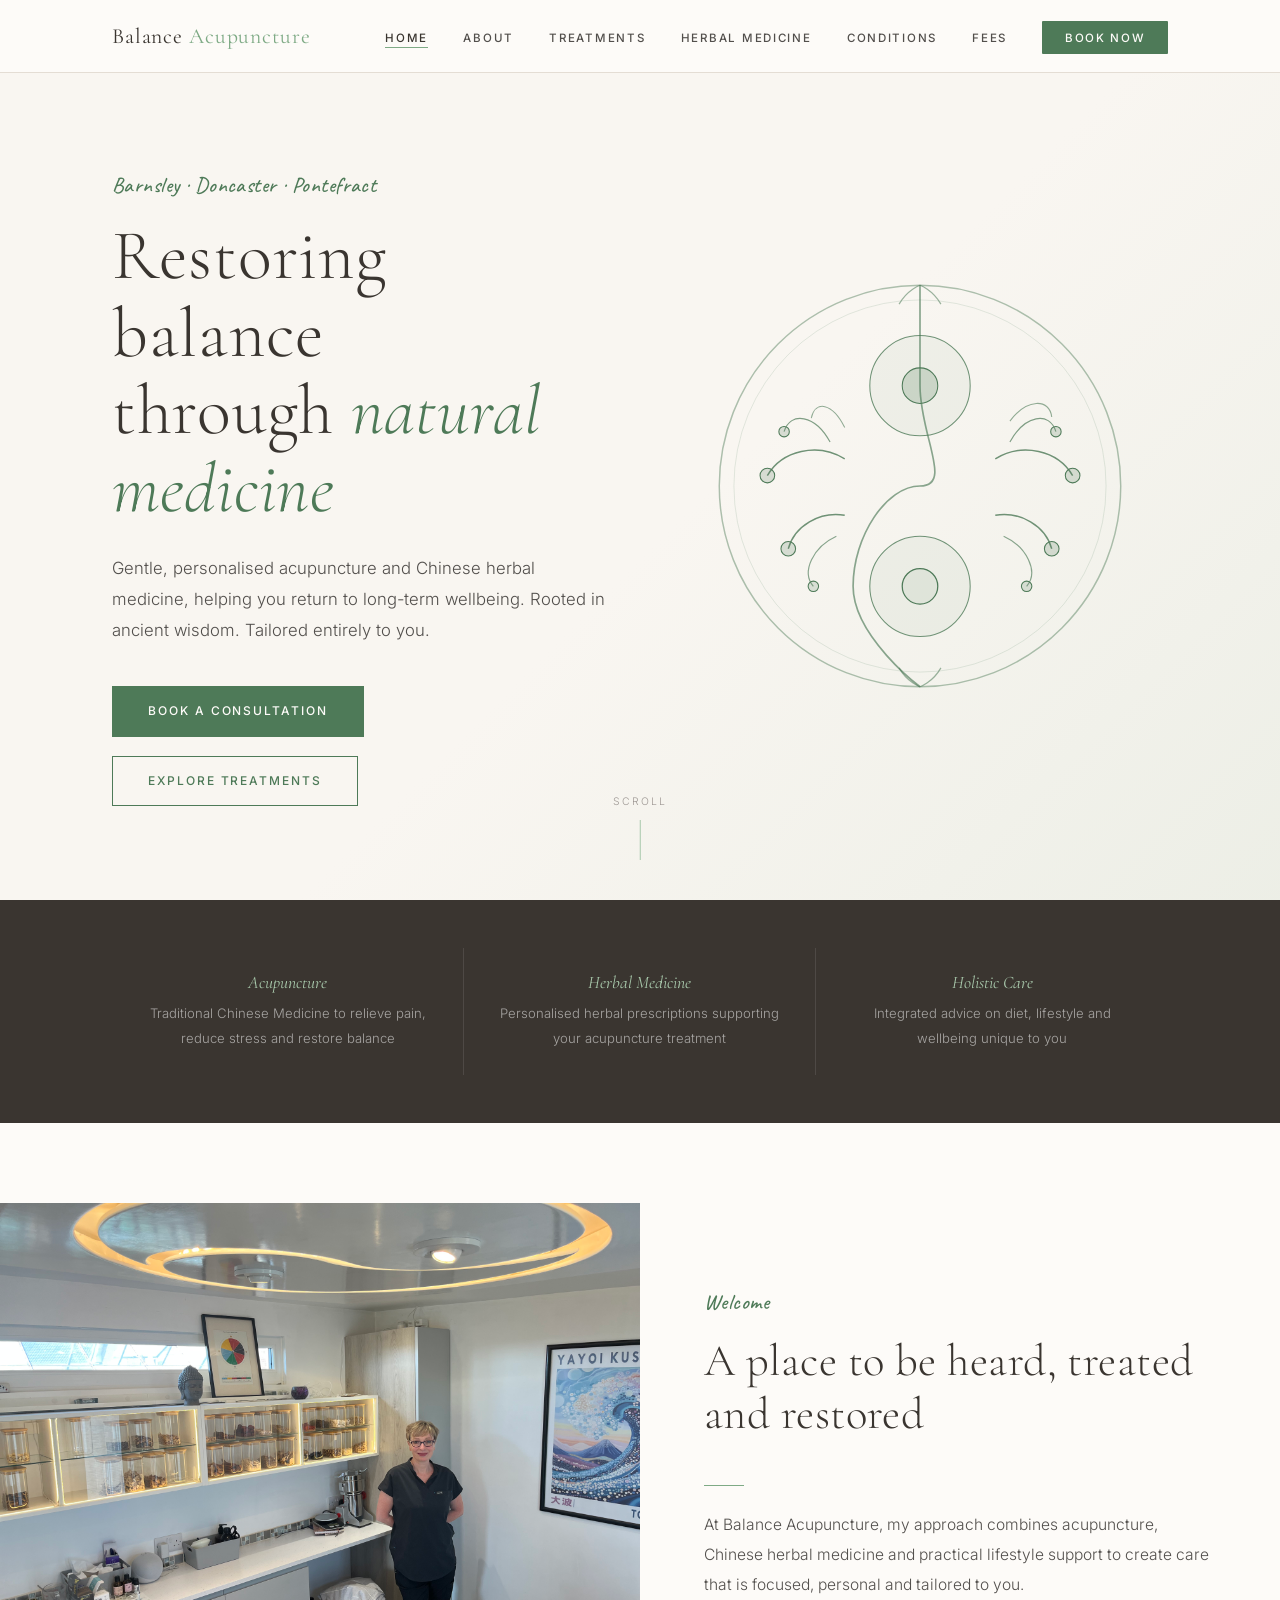
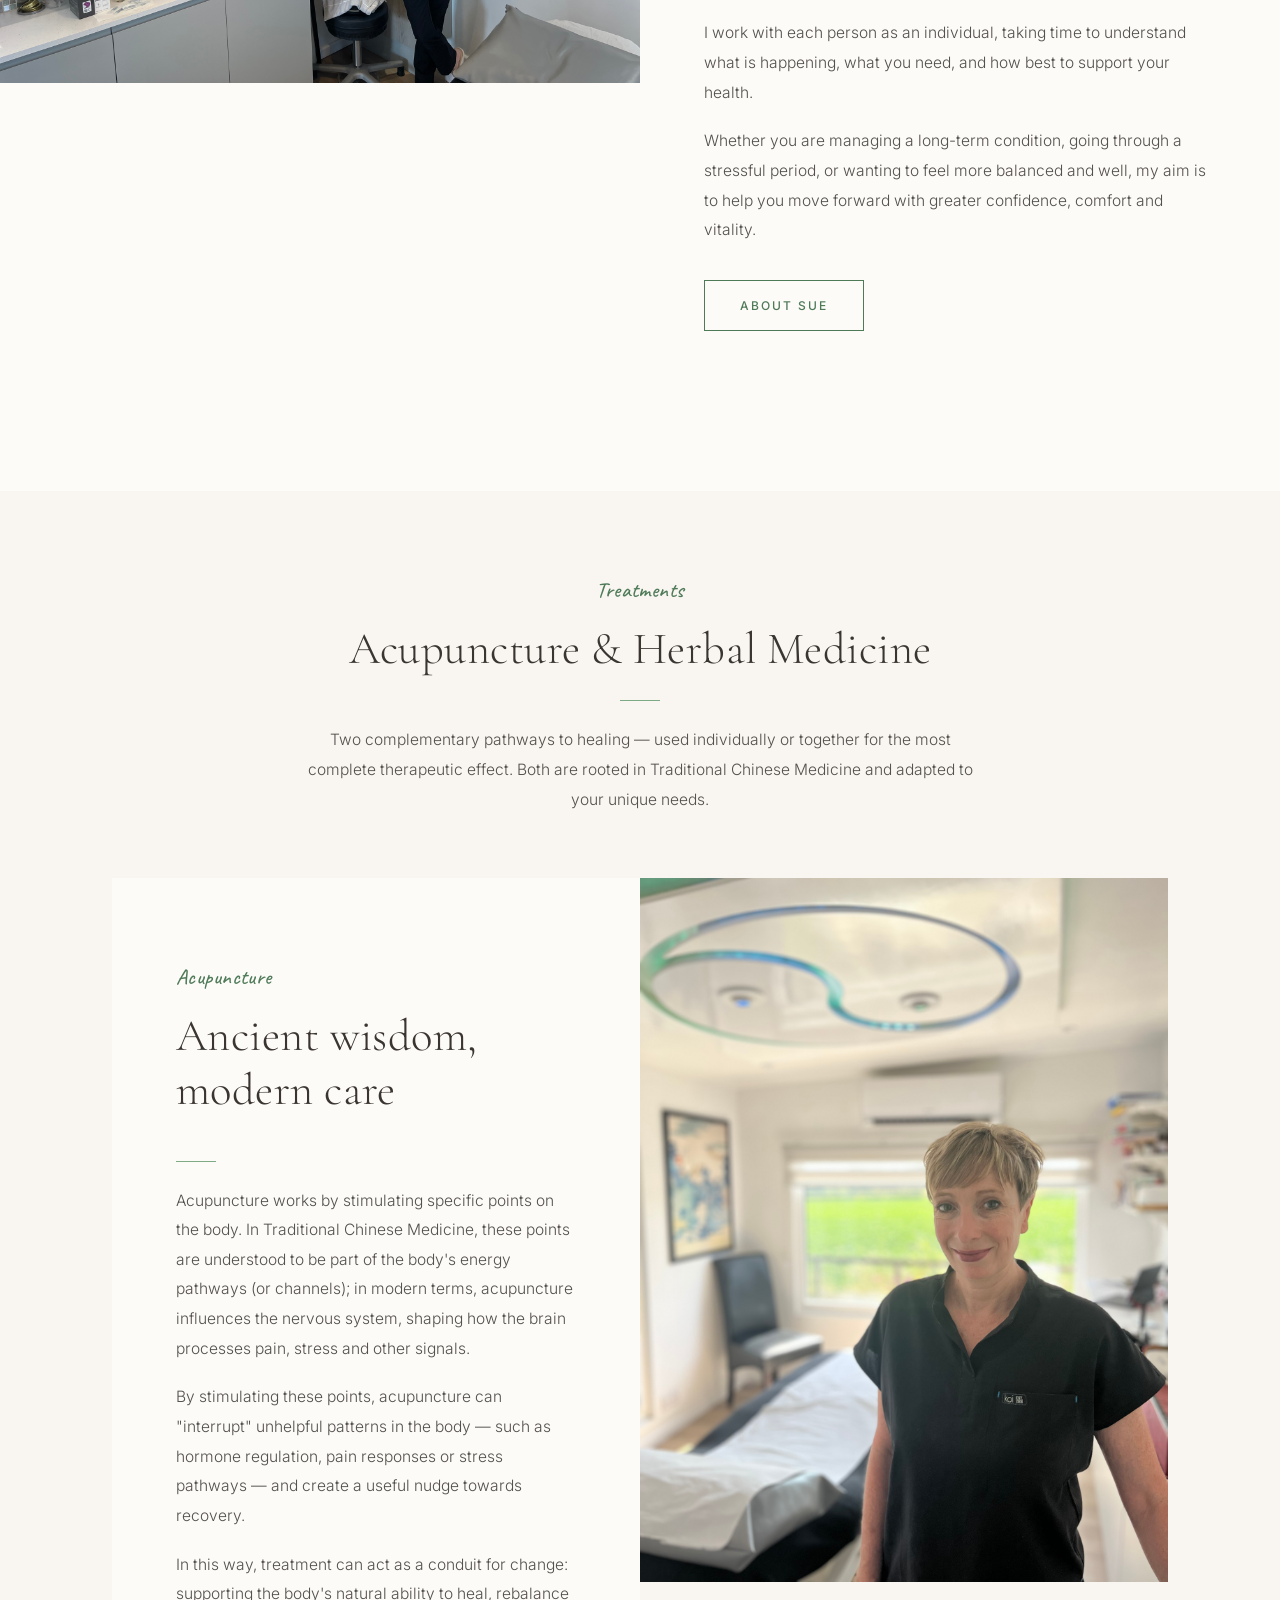
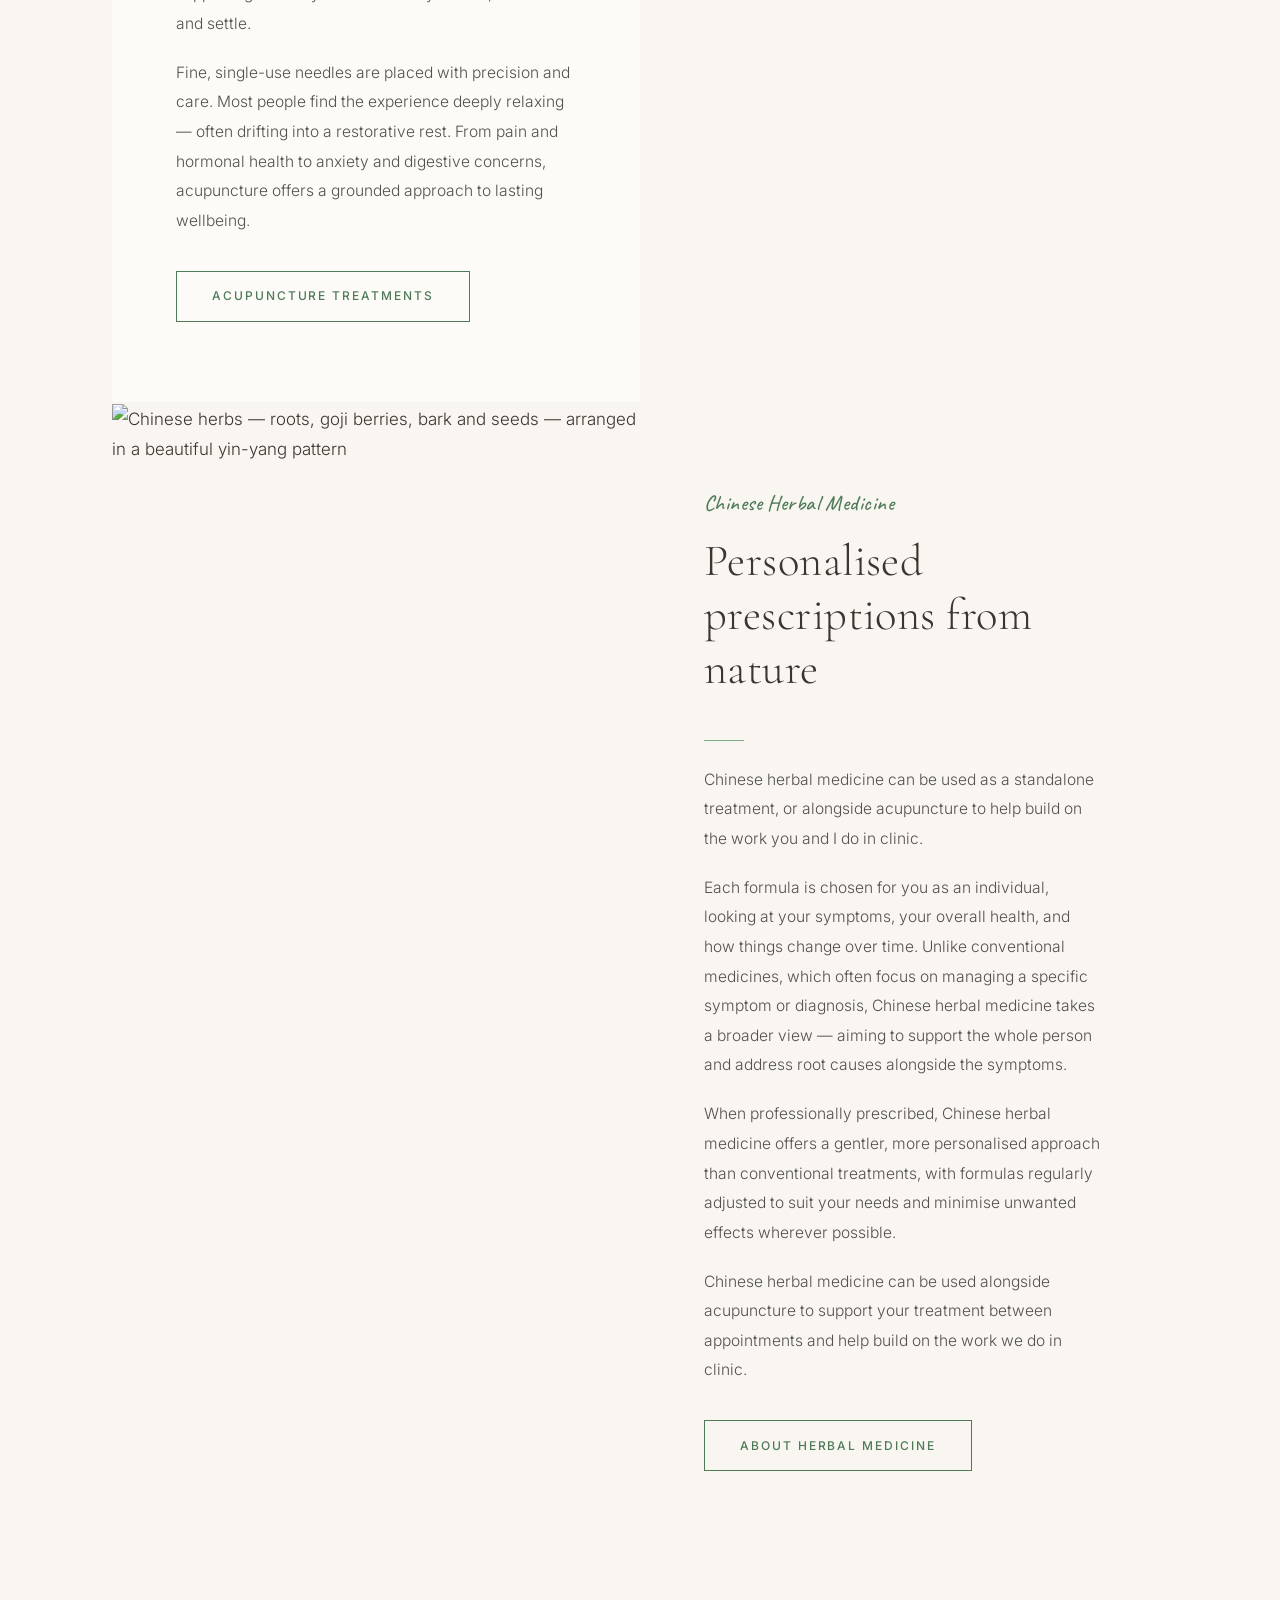
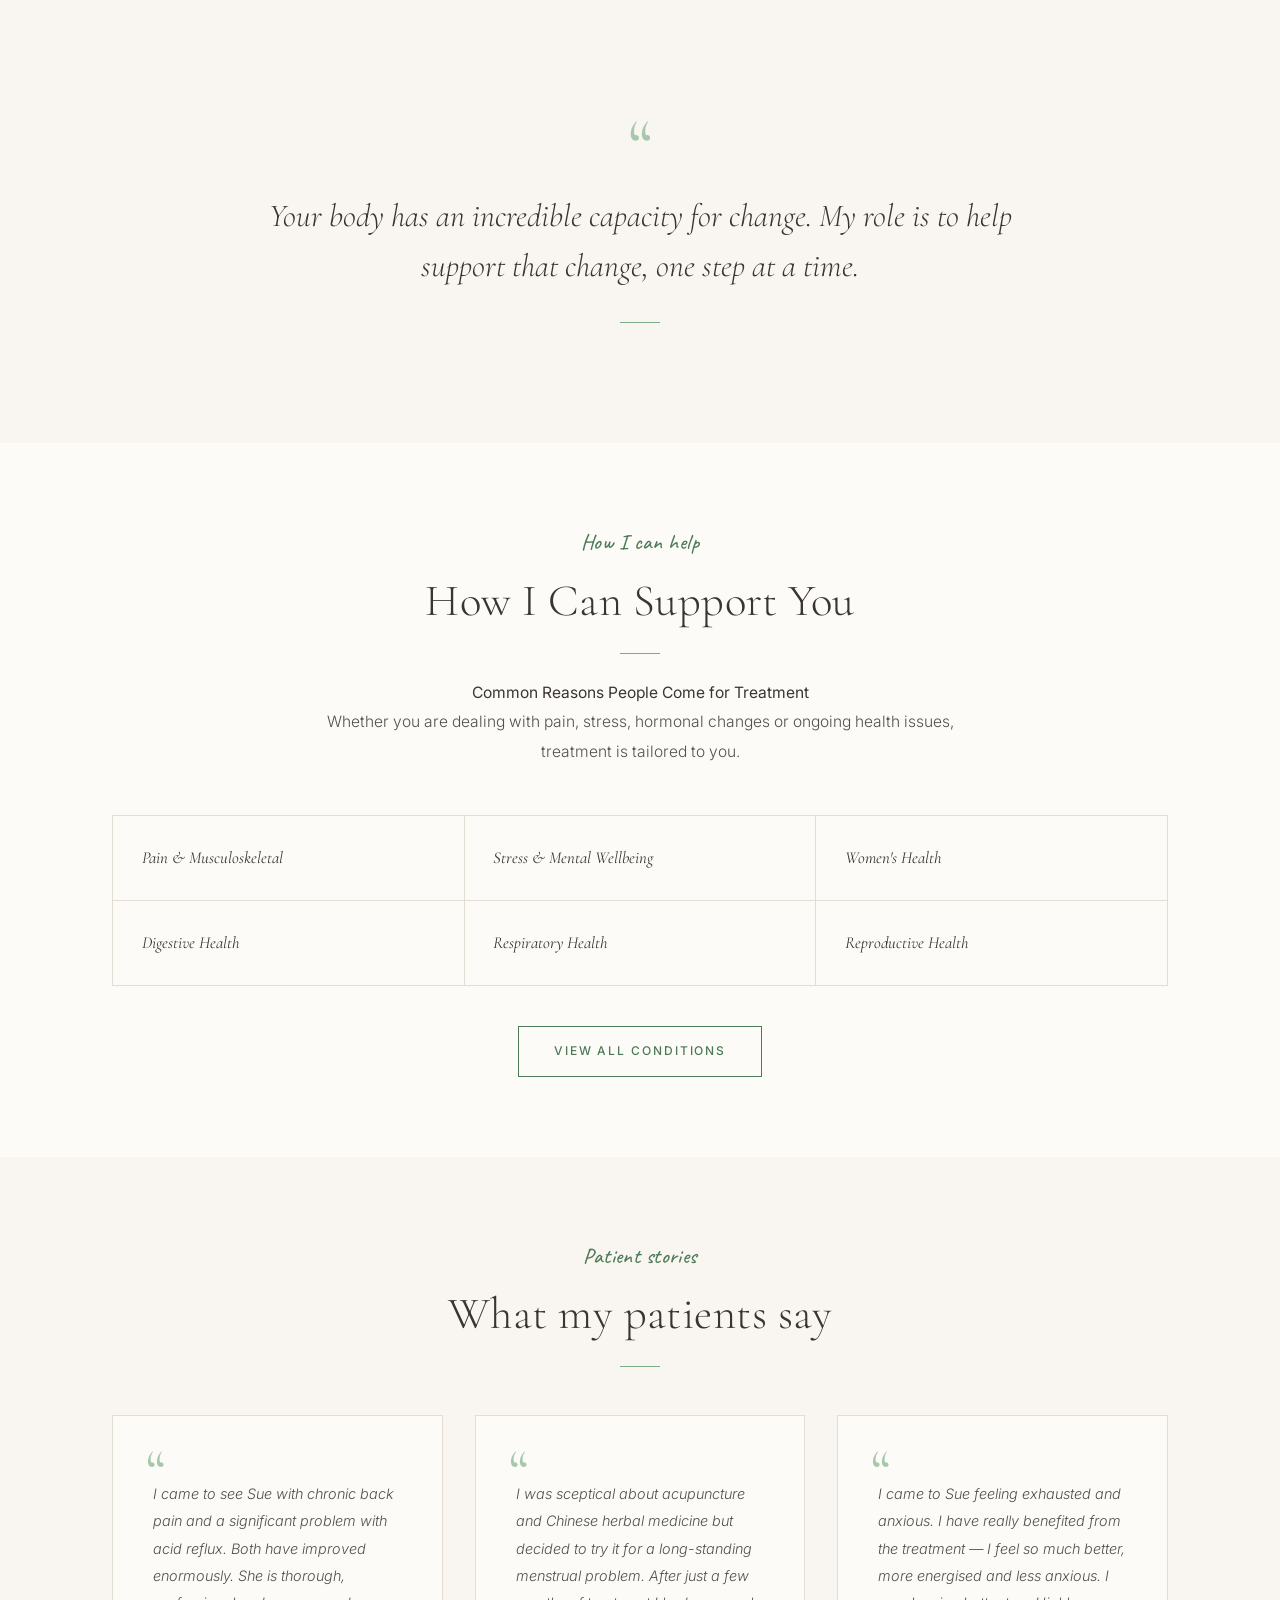
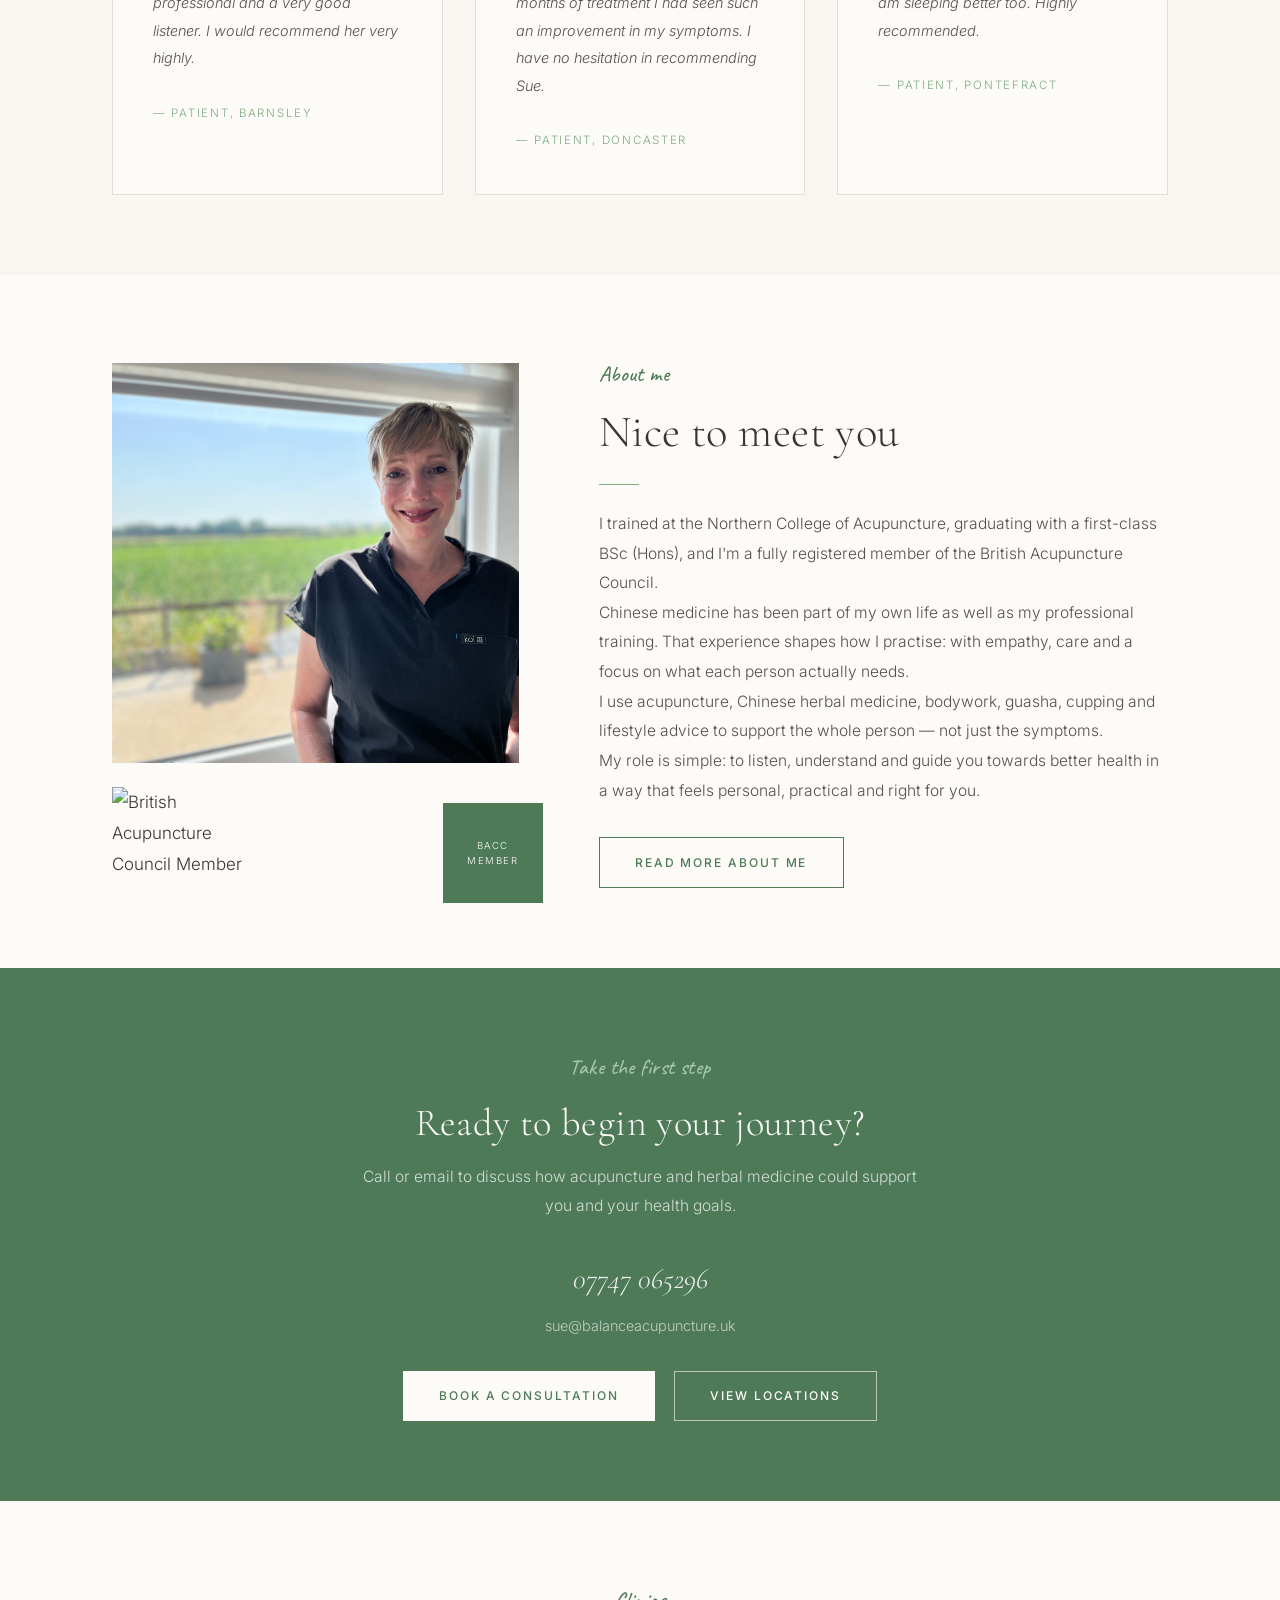
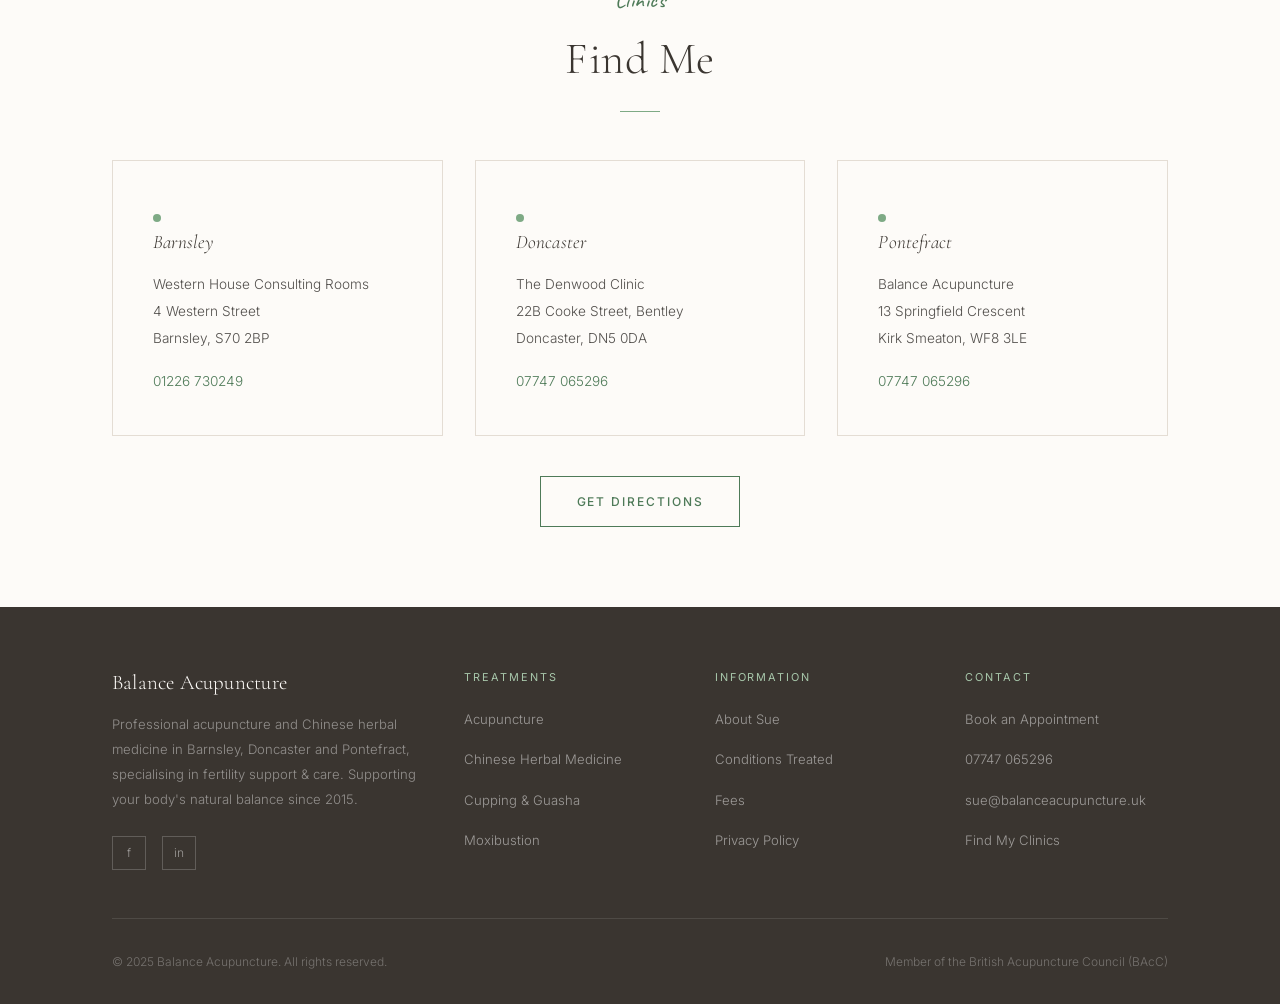
==== index.html @ b0d6e3b0 "Visual editor: update index.html" ====
<!DOCTYPE html>
<html lang="en">
<head>
  <meta charset="UTF-8" >
  <meta name="viewport" content="width=device-width, initial-scale=1.0" >
  <title>Balance Acupuncture | Acupuncture & Herbal Medicine in Yorkshire</title>
  <meta name="description" content="Balance Acupuncture offers professional acupuncture and Chinese herbal medicine in Barnsley, Doncaster and Pontefract. Personalised, holistic care for long-term wellbeing." >
  <link rel="preconnect" href="https://fonts.googleapis.com" >
  <link rel="preconnect" href="https://fonts.gstatic.com" crossorigin >
  <link href="https://fonts.googleapis.com/css2?family=Cormorant+Garamond:ital,wght@0,300;0,400;0,500;1,300;1,400&family=Inter:wght@300;400;500&family=Caveat:wght@400;500;600&display=swap" rel="stylesheet" >
  <style>
    /* ── Design Tokens ── */
    :root {
      --cream:      #f9f6f1;
      --warm-white: #fdfbf8;
      --sage:       #7eaa85;
      --sage-light: #a8c8ab;
      --sage-dark:  #4e7a58;
      --stone:      #c9bfae;
      --charcoal:   #3a3530;
      --mid-grey:   #524f4c;
      --light-grey: #9e9894;
      --border:     #e4ddd4;
      --font-serif: 'Cormorant Garamond', Georgia, serif;
      --font-sans:  'Inter', system-ui, sans-serif;
      --font-hand:  'Caveat', cursive;
    }

    /* ── Reset & Base ── */
    *, *::before, *::after { box-sizing: border-box; margin: 0; padding: 0; }
    html { scroll-behavior: smooth; }
    body {
      font-family: var(--font-sans);
      font-weight: 300;
      font-size: 17px;
      line-height: 1.8;
      color: var(--charcoal);
      background: var(--warm-white);
    }
    img { max-width: 100%; display: block; }
    a { color: inherit; text-decoration: none; }

    /* ── Typography ── */
    h1, h2, h3, h4 {
      font-family: var(--font-serif);
      font-weight: 300;
      letter-spacing: 0.01em;
      line-height: 1.2;
      color: var(--charcoal);
    }
    h1 { font-size: clamp(2.4rem, 5vw, 4rem); }
    h2 { font-size: clamp(1.9rem, 3.5vw, 2.8rem); }
    h3 { font-size: clamp(1.4rem, 2.5vw, 1.9rem); }
    h4 { font-size: 1.1rem; font-weight: 400; letter-spacing: 0.12em; text-transform: uppercase; }
    p  { color: var(--mid-grey); font-size: 0.975rem; line-height: 1.9; }

    /* ── Layout Utilities ── */
    .container { max-width: 1120px; margin: 0 auto; padding: 0 2rem; }
    .section { padding: 5rem 0; }
    .section--alt { background: var(--cream); }
    .text-center { text-align: center; }

    .eyebrow {
      font-family: var(--font-hand);
      font-size: 1.35rem;
      font-weight: 500;
      letter-spacing: 0.02em;
      color: var(--sage-dark);
      display: block;
      margin-bottom: 0.8rem;
    }
    .divider {
      width: 40px;
      height: 1px;
      background: var(--sage);
      margin: 1.5rem auto;
    }
    .divider--left { margin-left: 0; }

    /* ── Buttons ── */
    .btn {
      display: inline-block;
      padding: 0.85rem 2.2rem;
      font-family: var(--font-sans);
      font-size: 0.75rem;
      font-weight: 500;
      letter-spacing: 0.16em;
      text-transform: uppercase;
      border: 1px solid currentColor;
      transition: all 0.3s ease;
      cursor: pointer;
    }
    .btn--sage { color: var(--sage-dark); border-color: var(--sage-dark); background: transparent; }
    .btn--sage:hover { background: var(--sage-dark); color: var(--warm-white); }
    .btn--outline-white { color: var(--warm-white); border-color: rgba(255,255,255,0.6); }
    .btn--outline-white:hover { background: rgba(255,255,255,0.15); }
    .btn--filled { background: var(--sage-dark); color: var(--warm-white); border-color: var(--sage-dark); }
    .btn--filled:hover { background: var(--sage); border-color: var(--sage); }

    /* ── Navigation ── */
    .site-header {
      position: fixed;
      top: 0; left: 0; right: 0;
      z-index: 100;
      background: rgba(253,251,248,0.96);
      backdrop-filter: blur(8px);
      border-bottom: 1px solid var(--border);
      transition: box-shadow 0.3s;
    }
    .site-header.scrolled { box-shadow: 0 2px 20px rgba(58,53,48,0.08); }
    .nav-inner {
      display: flex;
      align-items: center;
      justify-content: space-between;
      height: 72px;
      max-width: 1120px;
      margin: 0 auto;
      padding: 0 2rem;
    }
    .nav-logo {
      font-family: var(--font-serif);
      font-size: 1.35rem;
      font-weight: 400;
      letter-spacing: 0.04em;
      color: var(--charcoal);
    }
    .nav-logo span { color: var(--sage); }
    .nav-links {
      display: flex;
      align-items: center;
      gap: 2.2rem;
      list-style: none;
    }
    .nav-links a {
      font-size: 0.72rem;
      font-weight: 500;
      letter-spacing: 0.15em;
      text-transform: uppercase;
      color: var(--mid-grey);
      transition: color 0.2s;
      position: relative;
    }
    .nav-links a::after {
      content: '';
      position: absolute;
      bottom: -3px; left: 0; right: 0;
      height: 1px;
      background: var(--sage);
      transform: scaleX(0);
      transition: transform 0.25s ease;
    }
    .nav-links a:hover { color: var(--charcoal); }
    .nav-links a:hover::after, .nav-links a.active::after { transform: scaleX(1); }
    .nav-links a.active { color: var(--charcoal); }
    .nav-cta {
      font-size: 0.72rem;
      font-weight: 500;
      letter-spacing: 0.15em;
      text-transform: uppercase;
      padding: 0.6rem 1.4rem;
      background: var(--sage-dark);
      color: var(--warm-white) !important;
      border-radius: 1px;
      transition: background 0.2s;
    }
    .nav-cta:hover { background: var(--sage) !important; }
    .nav-cta::after { display: none !important; }
    .nav-toggle {
      display: none;
      flex-direction: column;
      gap: 5px;
      cursor: pointer;
      background: none;
      border: none;
      padding: 4px;
    }
    .nav-toggle span {
      display: block;
      width: 22px;
      height: 1px;
      background: var(--charcoal);
      transition: all 0.3s;
    }

    /* ── Hero ── */
    .hero {
      min-height: 100vh;
      display: flex;
      align-items: center;
      position: relative;
      overflow: hidden;
      background: var(--cream);
      padding-top: 72px;
    }
    .hero-bg {
      position: absolute;
      inset: 0;
      background: linear-gradient(135deg, rgba(249,246,241,0.98) 0%, rgba(249,246,241,0.90) 55%, rgba(126,170,133,0.10) 100%);
    }
    .hero-inner {
      position: relative;
      z-index: 2;
      display: grid;
      grid-template-columns: 1fr 1fr;
      align-items: center;
      gap: 4rem;
      width: 100%;
    }
    .hero-content .eyebrow { color: var(--sage-dark); }
    .hero-content h1 {
      font-size: clamp(2.8rem, 5.5vw, 4.6rem);
      line-height: 1.1;
      margin-bottom: 1.6rem;
      font-weight: 300;
    }
    .hero-content h1 em { font-style: italic; color: var(--sage-dark); }
    .hero-content p {
      font-size: 1.05rem;
      line-height: 1.85;
      margin-bottom: 2.5rem;
      max-width: 520px;
      color: var(--mid-grey);
    }
    .hero-actions { display: flex; gap: 1.2rem; flex-wrap: wrap; align-items: center; }
    .hero-illustration {
      display: flex;
      align-items: center;
      justify-content: center;
      padding: 2rem 0;
    }
    .hero-illustration svg { width: 100%; max-width: 460px; }
    .hero-scroll {
      position: absolute;
      bottom: 2.5rem;
      left: 50%;
      transform: translateX(-50%);
      display: flex;
      flex-direction: column;
      align-items: center;
      gap: 0.5rem;
      font-size: 0.65rem;
      letter-spacing: 0.2em;
      text-transform: uppercase;
      color: var(--light-grey);
    }
    .hero-scroll::after {
      content: '';
      width: 1px;
      height: 40px;
      background: var(--sage-light);
      animation: scrollLine 2s ease-in-out infinite;
    }
    @keyframes scrollLine {
      0%,100% { opacity: 0.3; transform: scaleY(1); }
      50% { opacity: 1; transform: scaleY(1.3); }
    }

    /* ── Services intro strip ── */
    .services-strip { background: var(--charcoal); padding: 3rem 0; }
    .services-strip-grid {
      display: grid;
      grid-template-columns: repeat(3, 1fr);
      text-align: center;
    }
    .services-strip-item {
      padding: 1.5rem 2rem;
      border-right: 1px solid rgba(255,255,255,0.1);
    }
    .services-strip-item:last-child { border-right: none; }
    .services-strip-item h4 {
      color: var(--sage-light);
      font-family: var(--font-serif);
      font-size: 1.1rem;
      letter-spacing: 0;
      text-transform: none;
      font-weight: 400;
      font-style: italic;
      margin-bottom: 0.5rem;
    }
    .services-strip-item p { color: rgba(255,255,255,0.55); font-size: 0.82rem; }

    /* ── Two-col image/text ── */
    .split-section {
      display: grid;
      grid-template-columns: 1fr 1fr;
      align-items: stretch;
    }
    .split-section--reverse { direction: rtl; }
    .split-section--reverse > * { direction: ltr; }
    .split-image {
      position: relative;
      overflow: hidden;
      min-height: 480px;
    }
    .split-image--placeholder  { background: linear-gradient(160deg, var(--sage-light) 0%, var(--stone) 100%); }
    .split-image--placeholder-2 { background: linear-gradient(160deg, #d4c9b8 0%, #b8c9b9 100%); }
    .split-image--placeholder-3 { background: linear-gradient(160deg, #c2b89f 0%, var(--sage-light) 100%); }
    .botanical-inner {
      position: absolute;
      inset: 0;
      display: flex;
      align-items: center;
      justify-content: center;
      opacity: 0.2;
    }
    .split-text {
      padding: 5rem 4rem;
      display: flex;
      flex-direction: column;
      justify-content: center;
    }
    .split-text h2 { margin-bottom: 1.2rem; }
    .split-text p  { margin-bottom: 1.2rem; }
    .split-text .btn { margin-top: 1rem; align-self: flex-start; }

    /* ── Conditions grid ── */
    .conditions-grid {
      display: grid;
      grid-template-columns: repeat(3, 1fr);
      gap: 1px;
      background: var(--border);
      border: 1px solid var(--border);
    }
    .condition-card {
      background: var(--warm-white);
      padding: 2rem 1.8rem;
      transition: background 0.2s;
    }
    .condition-card:hover { background: var(--cream); }
    .condition-card h4 {
      font-family: var(--font-serif);
      font-size: 1.05rem;
      font-weight: 400;
      letter-spacing: 0;
      text-transform: none;
      color: var(--charcoal);
      font-style: italic;
      margin-bottom: 0;
    }

    /* ── Quote ── */
    .quote-section {
      padding: 6rem 0;
      text-align: center;
      background: var(--cream);
    }
    .quote-mark {
      font-family: var(--font-serif);
      font-size: 5rem;
      line-height: 0.5;
      color: var(--sage-light);
      display: block;
      margin-bottom: 1.5rem;
    }
    blockquote {
      font-family: var(--font-serif);
      font-size: clamp(1.4rem, 2.5vw, 2rem);
      font-weight: 300;
      font-style: italic;
      color: var(--charcoal);
      max-width: 760px;
      margin: 0 auto;
      line-height: 1.55;
    }

    /* ── Testimonials ── */
    .testimonials-grid { display: grid; grid-template-columns: repeat(3, 1fr); gap: 2rem; }
    .testimonial-card {
      padding: 2.5rem;
      border: 1px solid var(--border);
      background: var(--warm-white);
      position: relative;
    }
    .testimonial-card::before {
      content: '\201C';
      font-family: var(--font-serif);
      font-size: 4rem;
      line-height: 1;
      color: var(--sage-light);
      position: absolute;
      top: 1.5rem;
      left: 2rem;
    }
    .testimonial-card p {
      padding-top: 1.5rem;
      font-style: italic;
      font-size: 0.9rem;
      margin-bottom: 1.5rem;
    }
    .testimonial-name {
      font-size: 0.72rem;
      letter-spacing: 0.15em;
      text-transform: uppercase;
      color: var(--sage);
    }

    /* ── About intro ── */
    .about-intro {
      display: grid;
      grid-template-columns: 1fr 1.4fr;
      gap: 5rem;
      align-items: center;
    }
    .about-portrait { position: relative; }
    .about-portrait-badge {
      position: absolute;
      bottom: -1.5rem;
      right: -1.5rem;
      width: 100px;
      height: 100px;
      background: var(--sage-dark);
      display: flex;
      flex-direction: column;
      align-items: center;
      justify-content: center;
      color: var(--warm-white);
      font-size: 0.6rem;
      letter-spacing: 0.15em;
      text-transform: uppercase;
      text-align: center;
      line-height: 1.6;
    }
    .bacc-logo { margin-top: 1.5rem; max-width: 140px; }

    /* ── CTA Banner ── */
    .cta-banner {
      background: var(--sage-dark);
      padding: 5rem 0;
      text-align: center;
    }
    .cta-banner .eyebrow { color: var(--sage-light); }
    .cta-banner h2 { color: var(--warm-white); margin-bottom: 1rem; font-size: clamp(1.8rem, 3vw, 2.6rem); }
    .cta-banner p { color: rgba(255,255,255,0.75); margin-bottom: 2rem; max-width: 560px; margin-left: auto; margin-right: auto; }
    .cta-banner-actions { display: flex; gap: 1.2rem; justify-content: center; flex-wrap: wrap; }
    .cta-tel {
      font-family: var(--font-serif);
      font-size: 1.8rem;
      font-style: italic;
      color: rgba(255,255,255,0.9);
      display: block;
      margin-bottom: 0.5rem;
    }
    .cta-email {
      font-size: 0.9rem;
      color: rgba(255,255,255,0.65);
      display: block;
      margin-bottom: 2rem;
      transition: color 0.2s;
    }
    .cta-email:hover { color: var(--sage-light); }

    /* ── Locations ── */
    .locations-grid { display: grid; grid-template-columns: repeat(3, 1fr); gap: 2rem; }
    .location-card { padding: 2.5rem; border: 1px solid var(--border); }
    .location-card h3 { font-size: 1.2rem; margin-bottom: 1rem; font-style: italic; }
    .location-card p, .location-card a {
      font-size: 0.85rem;
      line-height: 2;
      color: var(--mid-grey);
    }
    .location-card a:hover { color: var(--sage-dark); }
    .location-dot {
      width: 8px; height: 8px;
      border-radius: 50%;
      background: var(--sage);
      display: inline-block;
      margin-right: 0.5rem;
    }

    /* ── Footer ── */
    .site-footer { background: var(--charcoal); padding: 4rem 0 2rem; }
    .footer-grid {
      display: grid;
      grid-template-columns: 1.5fr 1fr 1fr 1fr;
      gap: 3rem;
      margin-bottom: 3rem;
    }
    .footer-brand h3 {
      font-family: var(--font-serif);
      font-size: 1.3rem;
      color: var(--warm-white);
      margin-bottom: 1rem;
      font-weight: 300;
    }
    .footer-brand p { color: rgba(255,255,255,0.45); font-size: 0.82rem; }
    .footer-col h4 {
      font-size: 0.68rem;
      letter-spacing: 0.18em;
      text-transform: uppercase;
      color: var(--sage-light);
      margin-bottom: 1.2rem;
      font-family: var(--font-sans);
    }
    .footer-col ul { list-style: none; }
    .footer-col ul li { margin-bottom: 0.6rem; }
    .footer-col ul li a { color: rgba(255,255,255,0.5); font-size: 0.82rem; transition: color 0.2s; }
    .footer-col ul li a:hover { color: var(--sage-light); }
    .footer-bottom {
      border-top: 1px solid rgba(255,255,255,0.1);
      padding-top: 2rem;
      display: flex;
      justify-content: space-between;
      align-items: center;
      font-size: 0.75rem;
      color: rgba(255,255,255,0.3);
    }
    .footer-social { display: flex; gap: 1rem; }
    .footer-social a {
      width: 34px; height: 34px;
      border: 1px solid rgba(255,255,255,0.2);
      display: flex; align-items: center; justify-content: center;
      color: rgba(255,255,255,0.5);
      font-size: 0.75rem;
      transition: all 0.2s;
    }
    .footer-social a:hover { border-color: var(--sage-light); color: var(--sage-light); }

    /* ── Responsive ── */
    @media (max-width: 900px) {
      .hero-inner { grid-template-columns: 1fr; }
      .hero-illustration { display: none; }
      .split-section { grid-template-columns: 1fr; }
      .split-section--reverse { direction: ltr; }
      .split-image { min-height: 320px; }
      .split-text { padding: 3.5rem 2rem; }
      .about-intro { grid-template-columns: 1fr; gap: 2rem; }
      .testimonials-grid { grid-template-columns: 1fr; }
      .conditions-grid { grid-template-columns: repeat(2,1fr); }
      .services-strip-grid { grid-template-columns: 1fr; }
      .services-strip-item { border-right: none; border-bottom: 1px solid rgba(255,255,255,0.1); }
      .locations-grid { grid-template-columns: 1fr; }
      .footer-grid { grid-template-columns: 1fr 1fr; gap: 2rem; }
      .nav-links { display: none; }
      .nav-toggle { display: flex; }
      .nav-links.open {
        display: flex;
        flex-direction: column;
        position: fixed;
        top: 72px; left: 0; right: 0;
        background: var(--warm-white);
        padding: 2rem;
        gap: 1.4rem;
        border-bottom: 1px solid var(--border);
        z-index: 99;
      }
    }
    @media (max-width: 600px) {
      .conditions-grid { grid-template-columns: 1fr; }
      .footer-grid { grid-template-columns: 1fr; }
      .footer-bottom { flex-direction: column; gap: 1rem; text-align: center; }
      h1 { font-size: 2.4rem; }
    }
  </style>
<style id="cms-overrides">
/*cms-overrides:v1 {"v":1,"overrides":{"c3-0-1-5":{"desktop":{"font-size":"15.6px"}},"c4-0-1-0-0":{"desktop":{"border-radius":"0px","filter.blur":"0px","border-width":"2px"}},"c0-0-2-1":{"mobile":{"font-size":"8px","padding-top":"0px"}}},"googleFonts":[]}*/
[data-cms-id="c3-0-1-5"]{font-size:15.6px !important}
[data-cms-id="c4-0-1-0-0"]{border-radius:0px !important;border-width:2px !important;filter:blur(0px) !important}
@media (max-width:640px){
[data-cms-id="c0-0-2-1"]{font-size:8px !important;padding-top:0px !important}
}
</style></head>
<body>

<!-- ── Navigation ── -->
<header class="site-header" id="site-header">
  <nav class="nav-inner">
    <a href="index.html" class="nav-logo">Balance <span>Acupuncture</span></a>
    <ul class="nav-links" id="nav-links">
      <li><a href="index.html" class="active">Home</a></li>
      <li><a href="about.html" data-cms-id="c0-0-1-1-0">About</a></li>
      <li><a href="services.html">Treatments</a></li>
      <li><a href="herbal.html">Herbal Medicine</a></li>
      <li><a href="conditions.html">Conditions</a></li>
      <li><a href="fees.html">Fees</a></li>
      <li><a href="contact.html" class="nav-cta">Book Now</a></li>
    </ul>
    <button class="nav-toggle" id="nav-toggle" aria-label="Toggle menu">
      <span></span><span data-cms-id="c0-0-2-1"></span><span></span>
    </button>
  </nav>
</header>

<!-- ── Hero ── -->
<section class="hero">
  <div class="hero-bg"></div>
  <div class="container">
    <div class="hero-inner">

      <!-- Left: content -->
      <div class="hero-content">
        <span class="eyebrow">Barnsley · Doncaster · Pontefract</span>
        <h1>Restoring balance<br>through <em>natural medicine</em></h1>
        <p>Gentle, personalised acupuncture and Chinese herbal medicine, helping you return to long-term wellbeing. Rooted in ancient wisdom. Tailored entirely to you.</p>
        <div class="hero-actions">
          <a href="contact.html" class="btn btn--filled" data-cms-id="c1-1-0-0-3-0">Book a Consultation</a>
          <a href="services.html" class="btn btn--sage">Explore Treatments</a>
        </div>
      </div>

      <!-- Right: herb yin-yang illustration -->
      <div class="hero-illustration" aria-hidden="true">
        <svg viewBox="0 0 440 440" fill="none" xmlns="http://www.w3.org/2000/svg">
          <!-- Outer rings -->
          <circle cx="220" cy="220" r="192" stroke="#4e7a58" stroke-width="1.4" opacity="0.45"></circle>
          <circle cx="220" cy="220" r="178" stroke="#4e7a58" stroke-width="0.7" opacity="0.2"></circle>
          <!-- Yin-yang S-curve divider -->
          <path d="M220 28 C220 28 220 124 220 124 C220 172 252 220 220 220 C188 220 156 268 156 316 C156 364 220 412 220 412" stroke="#4e7a58" stroke-width="1.6" fill="none" opacity="0.65"></path>
          <!-- Upper half-circle -->
          <circle cx="220" cy="124" r="48" stroke="#4e7a58" stroke-width="1" fill="rgba(78,122,88,0.07)" opacity="0.8"></circle>
          <!-- Lower half-circle -->
          <circle cx="220" cy="316" r="48" stroke="#4e7a58" stroke-width="1" fill="rgba(78,122,88,0.07)" opacity="0.8"></circle>
          <!-- Small dots in each half -->
          <circle cx="220" cy="124" r="17" fill="rgba(78,122,88,0.22)" stroke="#4e7a58" stroke-width="1"></circle>
          <circle cx="220" cy="316" r="17" fill="rgba(78,122,88,0.08)" stroke="#4e7a58" stroke-width="1.2"></circle>
          <!-- Herb branches — left upper -->
          <path d="M148 194 C122 178 88 186 74 210" stroke="#4e7a58" stroke-width="1.4" fill="none" opacity="0.8"></path>
          <path d="M134 178 C120 152 96 148 90 168" stroke="#4e7a58" stroke-width="1.1" fill="none" opacity="0.7"></path>
          <path d="M148 164 C136 140 120 138 116 155" stroke="#4e7a58" stroke-width="1" fill="none" opacity="0.6"></path>
          <!-- Herb branches — left lower -->
          <path d="M148 248 C124 244 100 258 94 280" stroke="#4e7a58" stroke-width="1.4" fill="none" opacity="0.8"></path>
          <path d="M140 268 C118 278 106 302 118 316" stroke="#4e7a58" stroke-width="1.1" fill="none" opacity="0.65"></path>
          <!-- Herb branches — right upper -->
          <path d="M292 194 C318 178 352 186 366 210" stroke="#4e7a58" stroke-width="1.4" fill="none" opacity="0.8"></path>
          <path d="M306 178 C320 152 344 148 350 168" stroke="#4e7a58" stroke-width="1.1" fill="none" opacity="0.7"></path>
          <path d="M306 158 C322 136 344 136 346 154" stroke="#4e7a58" stroke-width="1" fill="none" opacity="0.6"></path>
          <!-- Herb branches — right lower -->
          <path d="M292 248 C316 244 340 258 346 280" stroke="#4e7a58" stroke-width="1.4" fill="none" opacity="0.8"></path>
          <path d="M300 268 C322 278 334 302 322 316" stroke="#4e7a58" stroke-width="1.1" fill="none" opacity="0.65"></path>
          <!-- Leaf-bud tip circles -->
          <circle cx="74"  cy="210" r="7" stroke="#4e7a58" stroke-width="1" fill="rgba(78,122,88,0.2)"></circle>
          <circle cx="90"  cy="168" r="5" stroke="#4e7a58" stroke-width="1" fill="rgba(78,122,88,0.2)"></circle>
          <circle cx="94"  cy="280" r="7" stroke="#4e7a58" stroke-width="1" fill="rgba(78,122,88,0.2)"></circle>
          <circle cx="118" cy="316" r="5" stroke="#4e7a58" stroke-width="1" fill="rgba(78,122,88,0.18)"></circle>
          <circle cx="366" cy="210" r="7" stroke="#4e7a58" stroke-width="1" fill="rgba(78,122,88,0.2)"></circle>
          <circle cx="350" cy="168" r="5" stroke="#4e7a58" stroke-width="1" fill="rgba(78,122,88,0.2)"></circle>
          <circle cx="346" cy="280" r="7" stroke="#4e7a58" stroke-width="1" fill="rgba(78,122,88,0.2)"></circle>
          <circle cx="322" cy="316" r="5" stroke="#4e7a58" stroke-width="1" fill="rgba(78,122,88,0.18)"></circle>
          <!-- Top botanical flourish -->
          <path d="M200 46 C208 32 220 28 220 28 C220 28 232 32 240 46" stroke="#4e7a58" stroke-width="1.2" fill="none" opacity="0.55"></path>
          <!-- Bottom botanical flourish -->
          <path d="M200 394 C208 408 220 412 220 412 C220 412 232 408 240 394" stroke="#4e7a58" stroke-width="1.2" fill="none" opacity="0.55"></path>
        </svg>
      </div>

    </div>
  </div>
  <div class="hero-scroll">Scroll</div>
</section>

<!-- ── Services strip ── -->
<div class="services-strip">
  <div class="container">
    <div class="services-strip-grid">
      <div class="services-strip-item">
        <h4>Acupuncture</h4>
        <p>Traditional Chinese Medicine to relieve pain, reduce stress and restore balance</p>
      </div>
      <div class="services-strip-item">
        <h4>Herbal Medicine</h4>
        <p>Personalised herbal prescriptions supporting your acupuncture treatment</p>
      </div>
      <div class="services-strip-item">
        <h4>Holistic Care</h4>
        <p>Integrated advice on diet, lifestyle and wellbeing unique to you</p>
      </div>
    </div>
  </div>
</div>

<!-- ── Welcome split ── -->
<section class="section">
  <div class="split-section">
    <div class="split-image">
      <img src="images/sue-window.jpg" alt="Sue, practitioner at Balance Acupuncture, standing by a sunny window overlooking fields" >
    </div>
    <div class="split-text">
      <span class="eyebrow">Welcome</span>
      <h2>A place to be heard, treated and restored</h2>
      <div class="divider divider--left"></div>
      <p>At Balance Acupuncture, my approach combines acupuncture, Chinese herbal medicine and practical lifestyle support to create care that is focused, personal and tailored to you.</p>
      <p>I work with each person as an individual, taking time to understand what is happening, what you need, and how best to support your health.</p>
      <p data-cms-id="c3-0-1-5">Whether you are managing a long-term condition, going through a stressful period, or wanting to feel more balanced and well, my aim is to help you move forward with greater confidence, comfort and vitality.</p>
      <a href="about.html" class="btn btn--sage">About Sue</a>
    </div>
  </div>
</section>

<!-- ── Treatments intro ── -->
<section class="section section--alt">
  <div class="container">
    <div class="text-center" style="max-width:680px; margin:0 auto 4rem;">
      <span class="eyebrow">Treatments</span>
      <h2>Acupuncture &amp; Herbal Medicine</h2>
      <div class="divider"></div>
      <p>Two complementary pathways to healing — used individually or together for the most complete therapeutic effect. Both are rooted in Traditional Chinese Medicine and adapted to your unique needs.</p>
    </div>

    <!-- Acupuncture -->
    <div class="split-section split-section--reverse" style="margin-bottom:2px;">
      <div class="split-image">
        <img src="images/sue-smiling.jpg" alt="Sue at Balance Acupuncture clinic, standing by the herb dispensary" data-cms-id="c4-0-1-0-0">
      </div>
      <div class="split-text" style="background:var(--warm-white);">
        <span class="eyebrow">Acupuncture</span>
        <h2>Ancient wisdom, modern care</h2>
        <div class="divider divider--left"></div>
        <p>Acupuncture works by stimulating specific points on the body. In Traditional Chinese Medicine, these points are understood to be part of the body's energy pathways (or channels); in modern terms, acupuncture influences the nervous system, shaping how the brain processes pain, stress and other signals.</p>
        <p>By stimulating these points, acupuncture can "interrupt" unhelpful patterns in the body — such as hormone regulation, pain responses or stress pathways — and create a useful nudge towards recovery.</p>
        <p>In this way, treatment can act as a conduit for change: supporting the body's natural ability to heal, rebalance and settle.</p>
        <p>Fine, single-use needles are placed with precision and care. Most people find the experience deeply relaxing — often drifting into a restorative rest. From pain and hormonal health to anxiety and digestive concerns, acupuncture offers a grounded approach to lasting wellbeing.</p>
        <a href="services.html" class="btn btn--sage">Acupuncture Treatments</a>
      </div>
    </div>

    <!-- Herbal Medicine -->
    <div class="split-section" style="margin-top:2px;">
      <div class="split-image">
        <img src="images/herb-yinyang.jpg" alt="Chinese herbs — roots, goji berries, bark and seeds — arranged in a beautiful yin-yang pattern" >
      </div>
      <div class="split-text" style="background:var(--cream);">
        <span class="eyebrow">Chinese Herbal Medicine</span>
        <h2>Personalised prescriptions from nature</h2>
        <div class="divider divider--left"></div>
        <p>Chinese herbal medicine can be used as a standalone treatment, or alongside acupuncture to help build on the work you and I do in clinic.</p>
        <p>Each formula is chosen for you as an individual, looking at your symptoms, your overall health, and how things change over time. Unlike conventional medicines, which often focus on managing a specific symptom or diagnosis, Chinese herbal medicine takes a broader view — aiming to support the whole person and address root causes alongside the symptoms.</p>
        <p>When professionally prescribed, Chinese herbal medicine offers a gentler, more personalised approach than conventional treatments, with formulas regularly adjusted to suit your needs and minimise unwanted effects wherever possible.</p>
        <p>Chinese herbal medicine can be used alongside acupuncture to support your treatment between appointments and help build on the work we do in clinic.</p>
        <a href="herbal.html" class="btn btn--sage">About Herbal Medicine</a>
      </div>
    </div>
  </div>
</section>

<!-- ── Quote ── -->
<section class="quote-section">
  <div class="container">
    <span class="quote-mark">&ldquo;</span>
    <blockquote>
      Your body has an incredible capacity for change. My role is to help support that change, one step at a time.
    </blockquote>
    <div class="divider" style="margin-top:2rem;"></div>
  </div>
</section>

<!-- ── How I Can Support You ── -->
<section class="section">
  <div class="container">
    <div class="text-center" style="max-width:640px; margin:0 auto 3rem;">
      <span class="eyebrow">How I can help</span>
      <h2>How I Can Support You</h2>
      <div class="divider"></div>
      <p><strong style="color:var(--charcoal); font-weight:400;">Common Reasons People Come for Treatment</strong><br>Whether you are dealing with pain, stress, hormonal changes or ongoing health issues, treatment is tailored to you.</p>
    </div>
    <div class="conditions-grid">
      <div class="condition-card"><h4>Pain &amp; Musculoskeletal</h4></div>
      <div class="condition-card"><h4>Stress &amp; Mental Wellbeing</h4></div>
      <div class="condition-card"><h4>Women's Health</h4></div>
      <div class="condition-card"><h4>Digestive Health</h4></div>
      <div class="condition-card"><h4>Respiratory Health</h4></div>
      <div class="condition-card"><h4>Reproductive Health</h4></div>
    </div>
    <div class="text-center" style="margin-top:2.5rem;">
      <a href="conditions.html" class="btn btn--sage">View All Conditions</a>
    </div>
  </div>
</section>

<!-- ── Testimonials ── -->
<section class="section section--alt">
  <div class="container">
    <div class="text-center" style="max-width:560px; margin:0 auto 3rem;">
      <span class="eyebrow">Patient stories</span>
      <h2>What my patients say</h2>
      <div class="divider"></div>
    </div>
    <div class="testimonials-grid">
      <div class="testimonial-card">
        <p>I came to see Sue with chronic back pain and a significant problem with acid reflux. Both have improved enormously. She is thorough, professional and a very good listener. I would recommend her very highly.</p>
        <span class="testimonial-name">— Patient, Barnsley</span>
      </div>
      <div class="testimonial-card">
        <p>I was sceptical about acupuncture and Chinese herbal medicine but decided to try it for a long-standing menstrual problem. After just a few months of treatment I had seen such an improvement in my symptoms. I have no hesitation in recommending Sue.</p>
        <span class="testimonial-name">— Patient, Doncaster</span>
      </div>
      <div class="testimonial-card">
        <p>I came to Sue feeling exhausted and anxious. I have really benefited from the treatment — I feel so much better, more energised and less anxious. I am sleeping better too. Highly recommended.</p>
        <span class="testimonial-name">— Patient, Pontefract</span>
      </div>
    </div>
  </div>
</section>

<!-- ── About Sue ── -->
<section class="section">
  <div class="container">
    <div class="about-intro">
      <div class="about-portrait">
        <div style="min-height:400px; overflow:hidden;">
          <img src="images/sue-portrait.jpg" alt="Sue, acupuncturist at Balance Acupuncture" style="width:100%;height:100%;min-height:400px;object-fit:cover;object-position:center top;display:block;" >
        </div>
        <div class="about-portrait-badge">
          <span>BAcC</span>
          <span>Member</span>
        </div>
        <img src="https://static.wixstatic.com/media/501736_37763754c4054ecd9ece30b182f89282~mv2.png/v1/fill/w_309,h_105,al_c,q_85,usm_0.66_1.00_0.01,enc_avif,quality_auto/BAcC_Member_Pos_RGB.png" alt="British Acupuncture Council Member" class="bacc-logo" >
      </div>
      <div>
        <span class="eyebrow">About me</span>
        <h2>Nice to meet you</h2>
        <div class="divider divider--left"></div>
        <p>I trained at the Northern College of Acupuncture, graduating with a first-class BSc (Hons), and I'm a fully registered member of the British Acupuncture Council.</p>
        <p>Chinese medicine has been part of my own life as well as my professional training. That experience shapes how I practise: with empathy, care and a focus on what each person actually needs.</p>
        <p>I use acupuncture, Chinese herbal medicine, bodywork, guasha, cupping and lifestyle advice to support the whole person — not just the symptoms.</p>
        <p>My role is simple: to listen, understand and guide you towards better health in a way that feels personal, practical and right for you.</p>
        <div style="margin-top:2rem;">
          <a href="about.html" class="btn btn--sage">Read More About Me</a>
        </div>
      </div>
    </div>
  </div>
</section>

<!-- ── CTA ── -->
<section class="cta-banner">
  <div class="container">
    <span class="eyebrow" style="color:var(--sage-light);">Take the first step</span>
    <h2>Ready to begin your journey?</h2>
    <p>Call or email to discuss how acupuncture and herbal medicine could support you and your health goals.</p>
    <a href="tel:+447747065296" class="cta-tel">07747 065296</a>
    <a href="mailto:sue@balanceacupuncture.uk" class="cta-email">sue@balanceacupuncture.uk</a>
    <div class="cta-banner-actions">
      <a href="contact.html" class="btn btn--filled" style="background:var(--warm-white); color:var(--sage-dark); border-color:var(--warm-white);">Book a Consultation</a>
      <a href="contact.html" class="btn btn--outline-white">View Locations</a>
    </div>
  </div>
</section>

<!-- ── Locations ── -->
<section class="section">
  <div class="container">
    <div class="text-center" style="max-width:560px; margin:0 auto 3rem;">
      <span class="eyebrow">Clinics</span>
      <h2>Find Me</h2>
      <div class="divider"></div>
    </div>
    <div class="locations-grid">
      <div class="location-card">
        <span class="location-dot"></span>
        <h3>Barnsley</h3>
        <p>Western House Consulting Rooms<br>4 Western Street<br>Barnsley, S70 2BP</p>
        <a href="tel:+441226730249" style="display:block; margin-top:1rem; color:var(--sage-dark);">01226 730249</a>
      </div>
      <div class="location-card">
        <span class="location-dot"></span>
        <h3>Doncaster</h3>
        <p>The Denwood Clinic<br>22B Cooke Street, Bentley<br>Doncaster, DN5 0DA</p>
        <a href="tel:+447747065296" style="display:block; margin-top:1rem; color:var(--sage-dark);">07747 065296</a>
      </div>
      <div class="location-card">
        <span class="location-dot"></span>
        <h3>Pontefract</h3>
        <p>Balance Acupuncture<br>13 Springfield Crescent<br>Kirk Smeaton, WF8 3LE</p>
        <a href="tel:+447747065296" style="display:block; margin-top:1rem; color:var(--sage-dark);">07747 065296</a>
      </div>
    </div>
    <div class="text-center" style="margin-top:2.5rem;">
      <a href="contact.html" class="btn btn--sage">Get Directions</a>
    </div>
  </div>
</section>

<!-- ── Footer ── -->
<footer class="site-footer">
  <div class="container">
    <div class="footer-grid">
      <div class="footer-brand">
        <h3>Balance Acupuncture</h3>
        <p>Professional acupuncture and Chinese herbal medicine in Barnsley, Doncaster and Pontefract, specialising in fertility support &amp; care. Supporting your body's natural balance since 2015.</p>
        <div class="footer-social" style="margin-top:1.5rem;">
          <a href="https://www.facebook.com/BalanceAcupuntcureYorkshire" target="_blank" rel="noopener" aria-label="Facebook">f</a>
          <a href="https://www.instagram.com/sue.balanceacupuncture/" target="_blank" rel="noopener" aria-label="Instagram">in</a>
        </div>
      </div>
      <div class="footer-col">
        <h4>Treatments</h4>
        <ul>
          <li><a href="services.html">Acupuncture</a></li>
          <li><a href="herbal.html">Chinese Herbal Medicine</a></li>
          <li><a href="services.html#cupping">Cupping &amp; Guasha</a></li>
          <li><a href="services.html#moxibustion">Moxibustion</a></li>
        </ul>
      </div>
      <div class="footer-col">
        <h4>Information</h4>
        <ul>
          <li><a href="about.html">About Sue</a></li>
          <li><a href="conditions.html">Conditions Treated</a></li>
          <li><a href="fees.html">Fees</a></li>
          <li><a href="privacy.html">Privacy Policy</a></li>
        </ul>
      </div>
      <div class="footer-col">
        <h4>Contact</h4>
        <ul>
          <li><a href="contact.html">Book an Appointment</a></li>
          <li><a href="tel:+447747065296">07747 065296</a></li>
          <li><a href="mailto:sue@balanceacupuncture.uk">sue@balanceacupuncture.uk</a></li>
          <li><a href="contact.html">Find My Clinics</a></li>
        </ul>
      </div>
    </div>
    <div class="footer-bottom">
      <span>&copy; 2025 Balance Acupuncture. All rights reserved.</span>
      <span>Member of the British Acupuncture Council (BAcC)</span>
    </div>
  </div>
</footer>

<script>
  const header = document.getElementById('site-header');
  window.addEventListener('scroll', () => header.classList.toggle('scrolled', window.scrollY > 20));

  const toggle = document.getElementById('nav-toggle');
  const navLinks = document.getElementById('nav-links');
  toggle.addEventListener('click', () => navLinks.classList.toggle('open'));
</script>
</body>
</html>
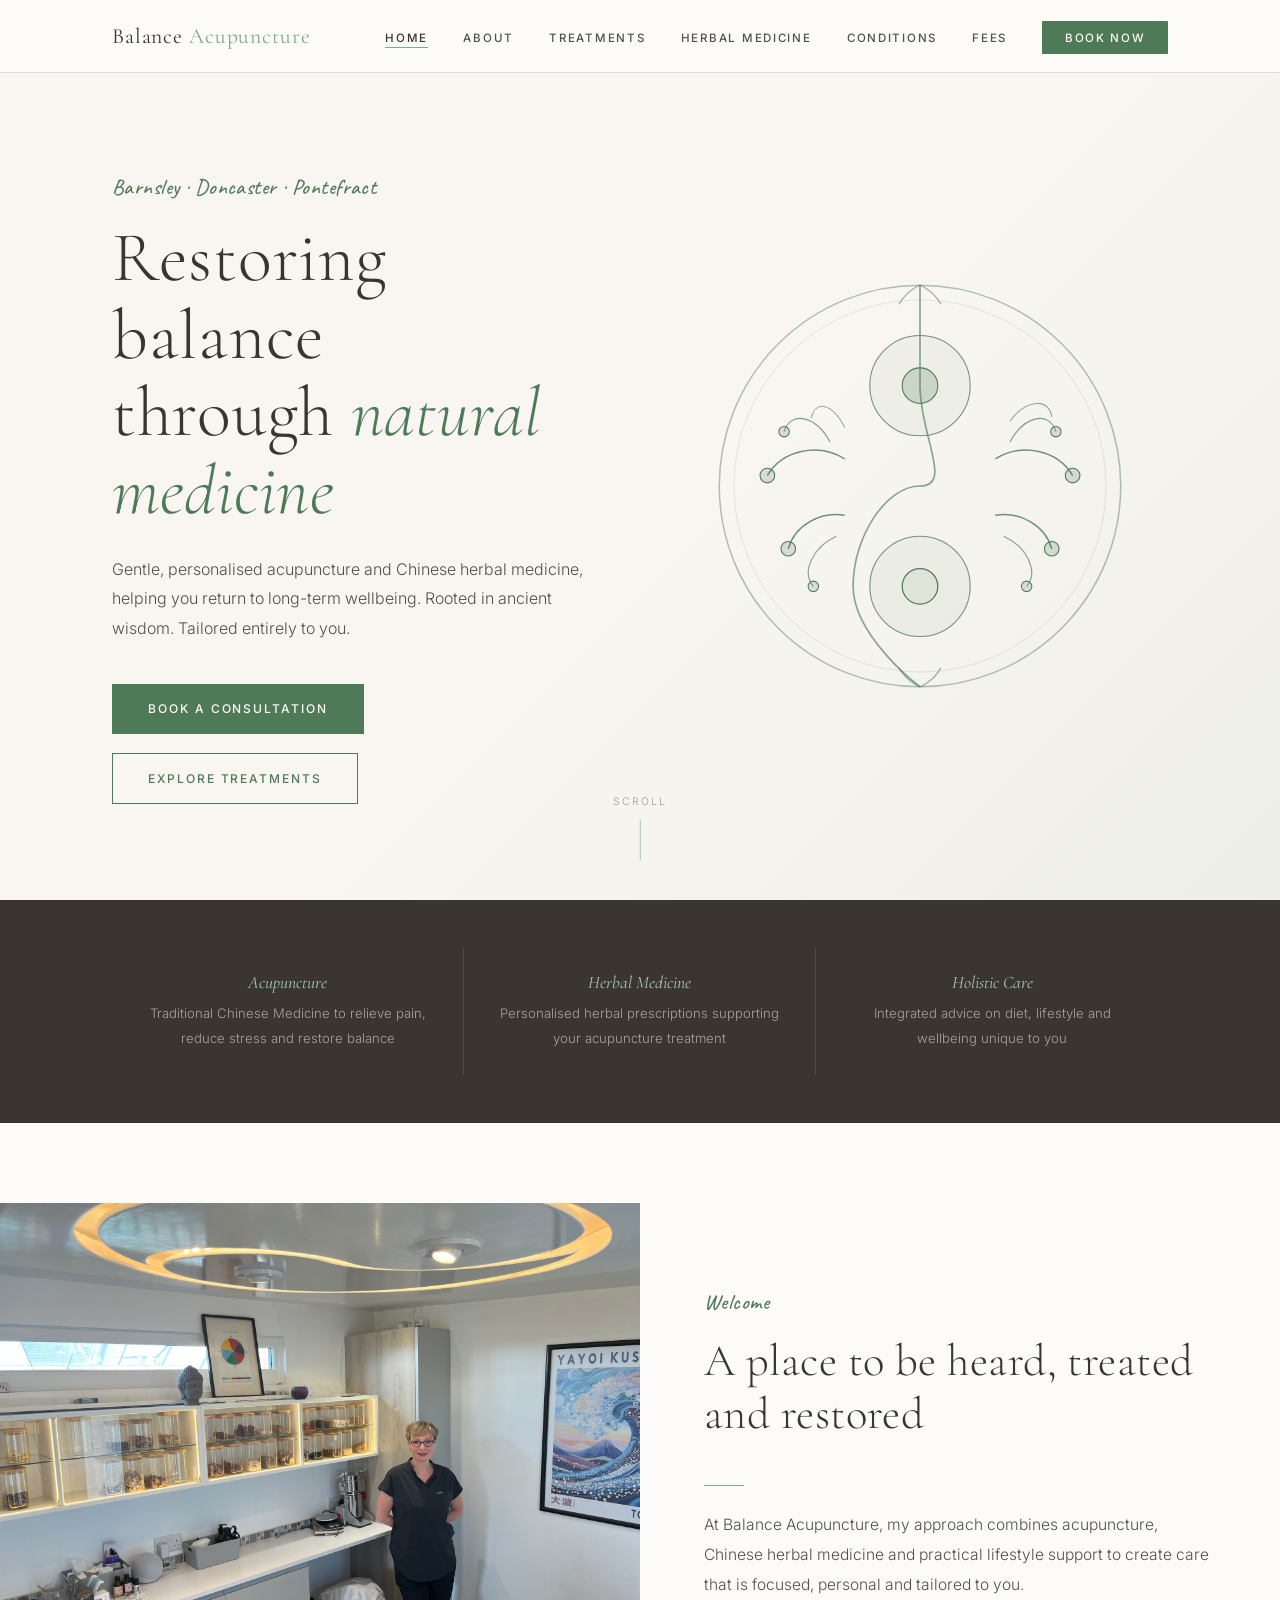
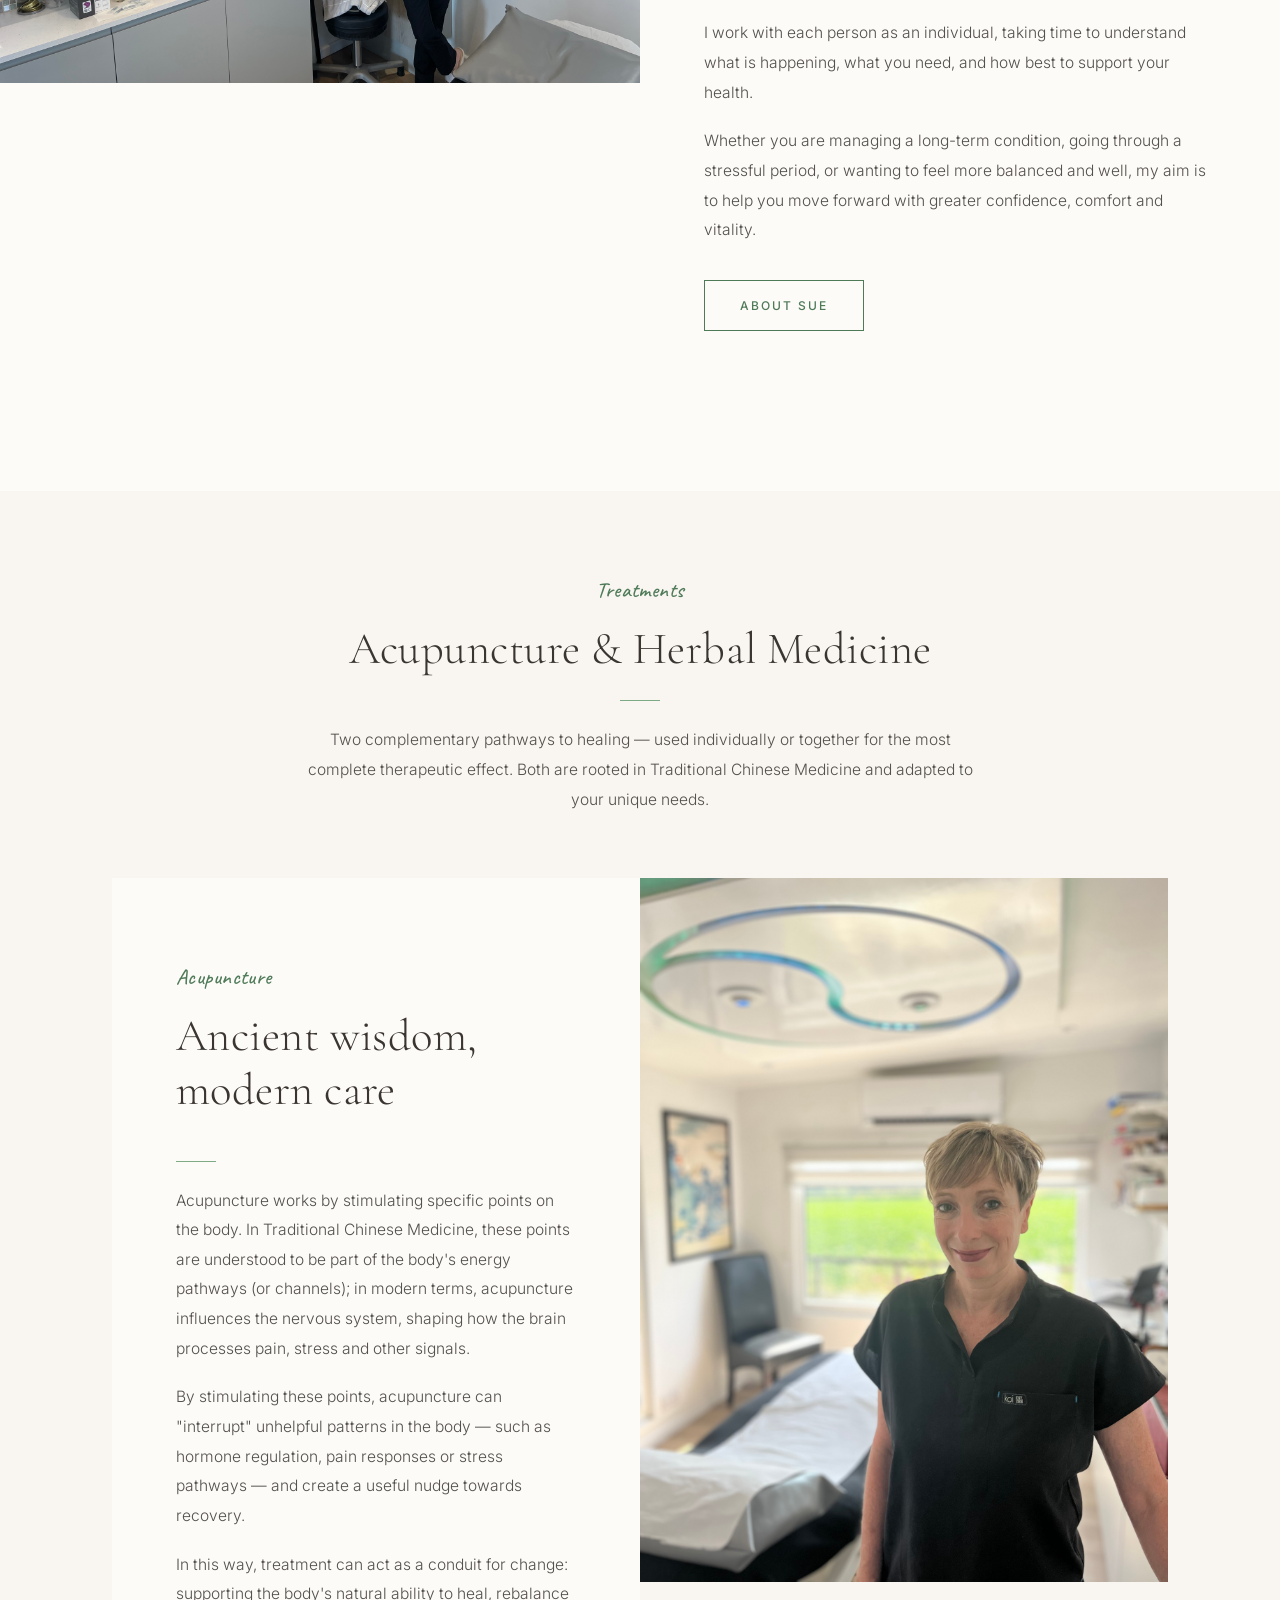
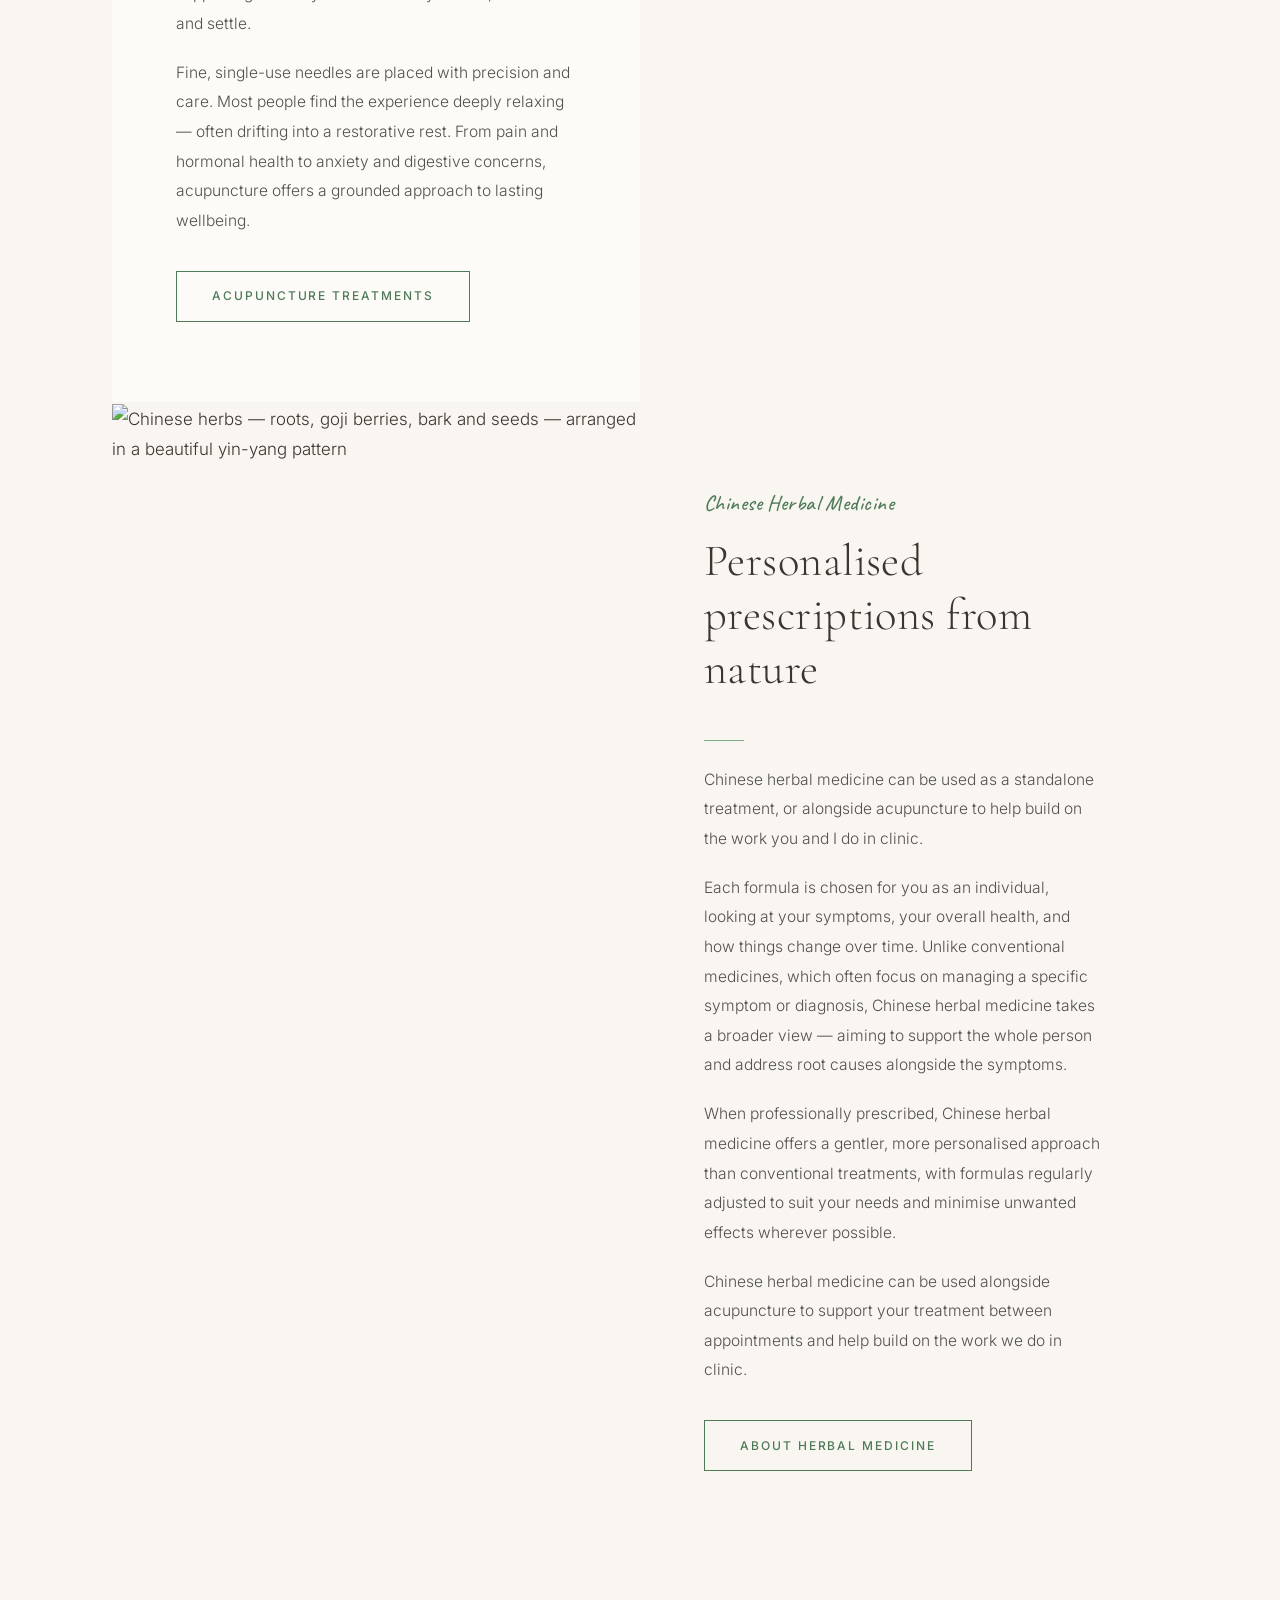
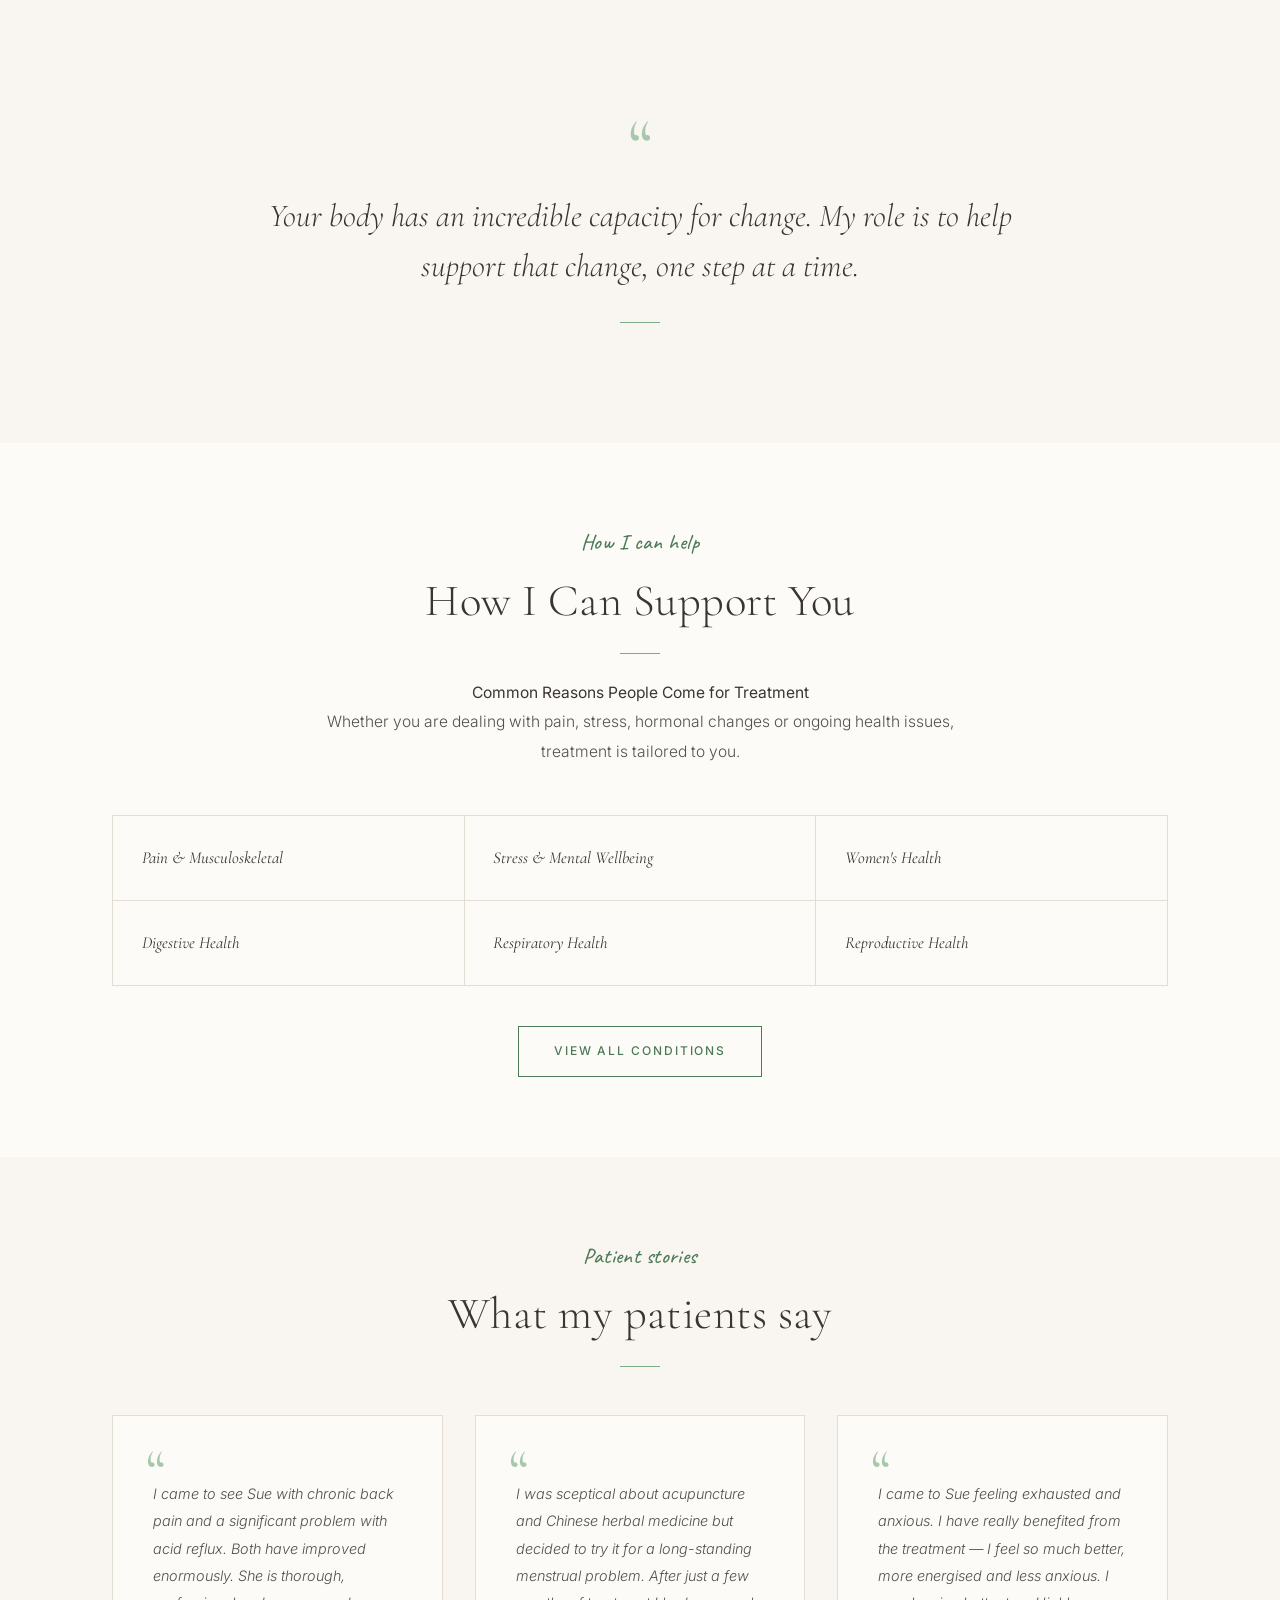
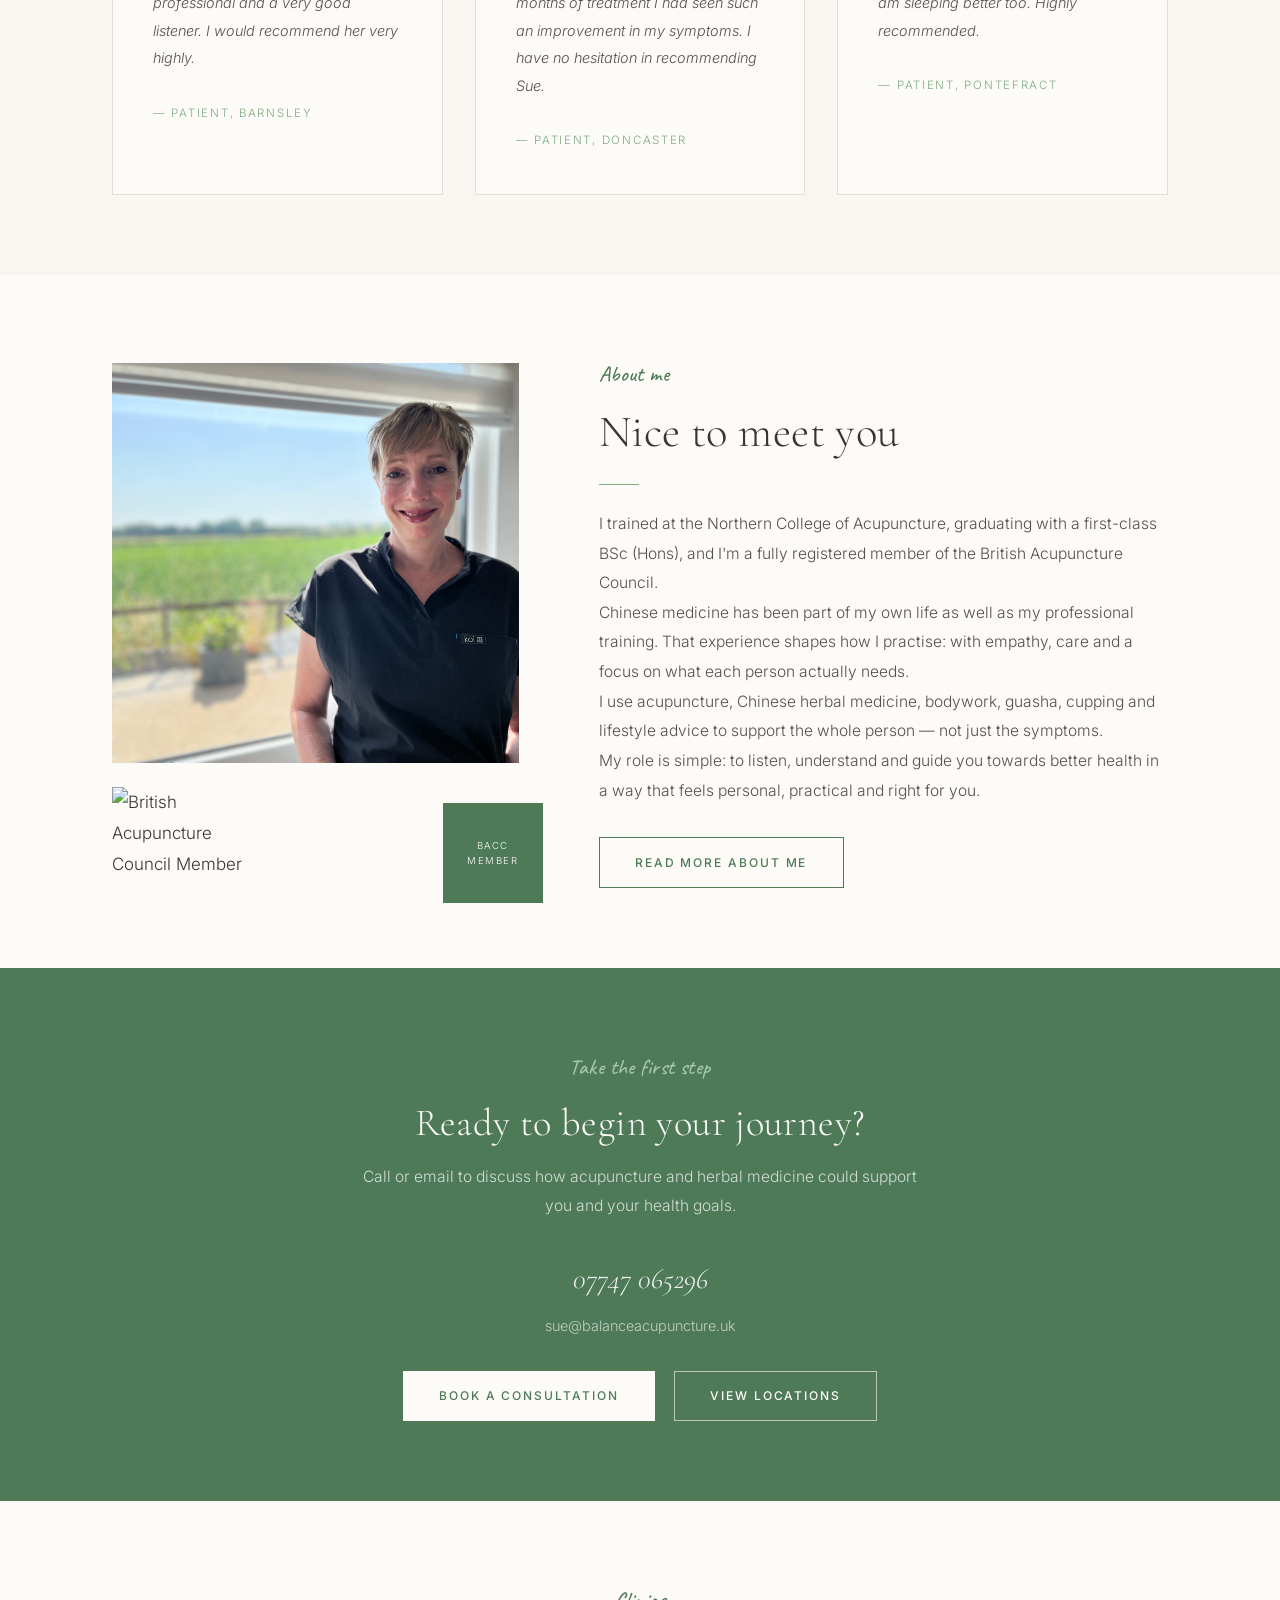
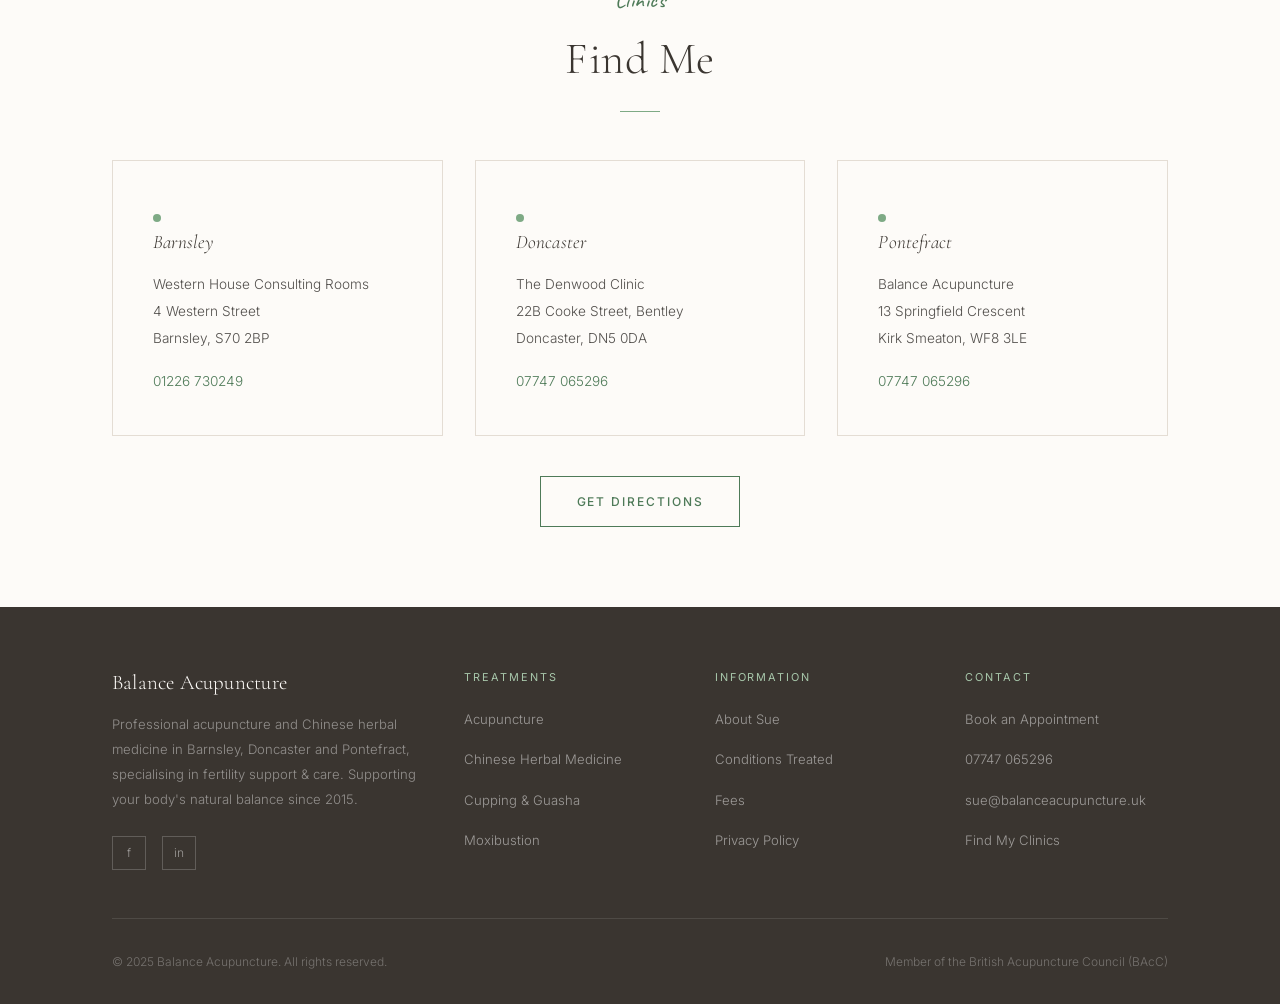
==== commit 8605213a: "Visual editor: update index.html" ====
--- a/index.html
+++ b/index.html
@@ -552,9 +552,10 @@
     }
   </style>
 <style id="cms-overrides">
-/*cms-overrides:v1 {"v":1,"overrides":{"c3-0-1-5":{"desktop":{"font-size":"15.6px"}},"c4-0-1-0-0":{"desktop":{"border-radius":"0px","filter.blur":"0px","border-width":"2px"}},"c0-0-2-1":{"mobile":{"font-size":"8px","padding-top":"0px"}}},"googleFonts":[]}*/
+/*cms-overrides:v1 {"v":1,"overrides":{"c3-0-1-5":{"desktop":{"font-size":"15.6px"}},"c4-0-1-0-0":{"desktop":{"border-radius":"0px","filter.blur":"0px","border-width":"0px","object-fit":"cover"}},"c0-0-2-1":{"mobile":{"font-size":"8px","padding-top":"0px"}},"c1-1-0-0-2":{"desktop":{"font-size":"16px"}}},"googleFonts":[]}*/
 [data-cms-id="c3-0-1-5"]{font-size:15.6px !important}
-[data-cms-id="c4-0-1-0-0"]{border-radius:0px !important;border-width:2px !important;filter:blur(0px) !important}
+[data-cms-id="c4-0-1-0-0"]{border-radius:0px !important;border-width:0px !important;object-fit:cover !important;filter:blur(0px) !important}
+[data-cms-id="c1-1-0-0-2"]{font-size:16px !important}
 @media (max-width:640px){
 [data-cms-id="c0-0-2-1"]{font-size:8px !important;padding-top:0px !important}
 }
@@ -590,7 +591,7 @@
       <div class="hero-content">
         <span class="eyebrow">Barnsley · Doncaster · Pontefract</span>
         <h1>Restoring balance<br>through <em>natural medicine</em></h1>
-        <p>Gentle, personalised acupuncture and Chinese herbal medicine, helping you return to long-term wellbeing. Rooted in ancient wisdom. Tailored entirely to you.</p>
+        <p data-cms-id="c1-1-0-0-2">Gentle, personalised acupuncture and Chinese herbal medicine, helping you return to long-term wellbeing. Rooted in ancient wisdom. Tailored entirely to you.</p>
         <div class="hero-actions">
           <a href="contact.html" class="btn btn--filled" data-cms-id="c1-1-0-0-3-0">Book a Consultation</a>
           <a href="services.html" class="btn btn--sage">Explore Treatments</a>
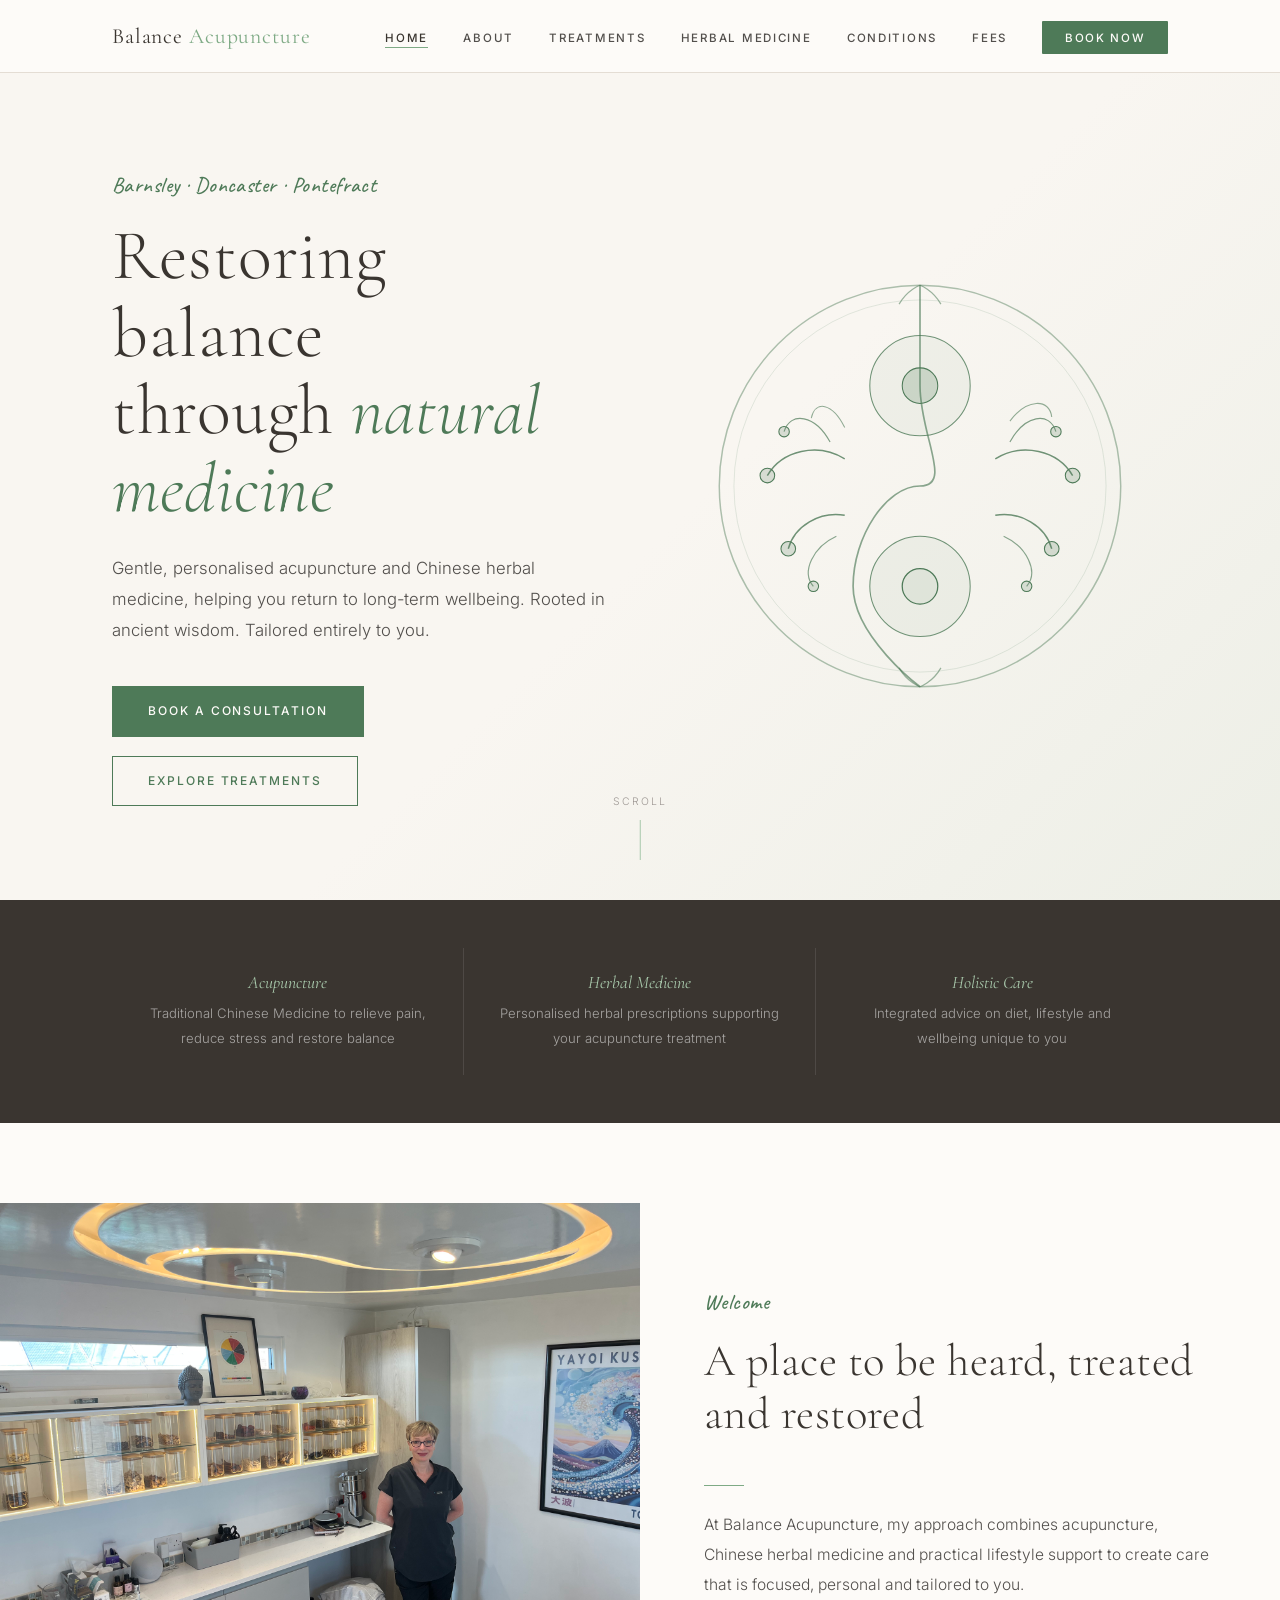
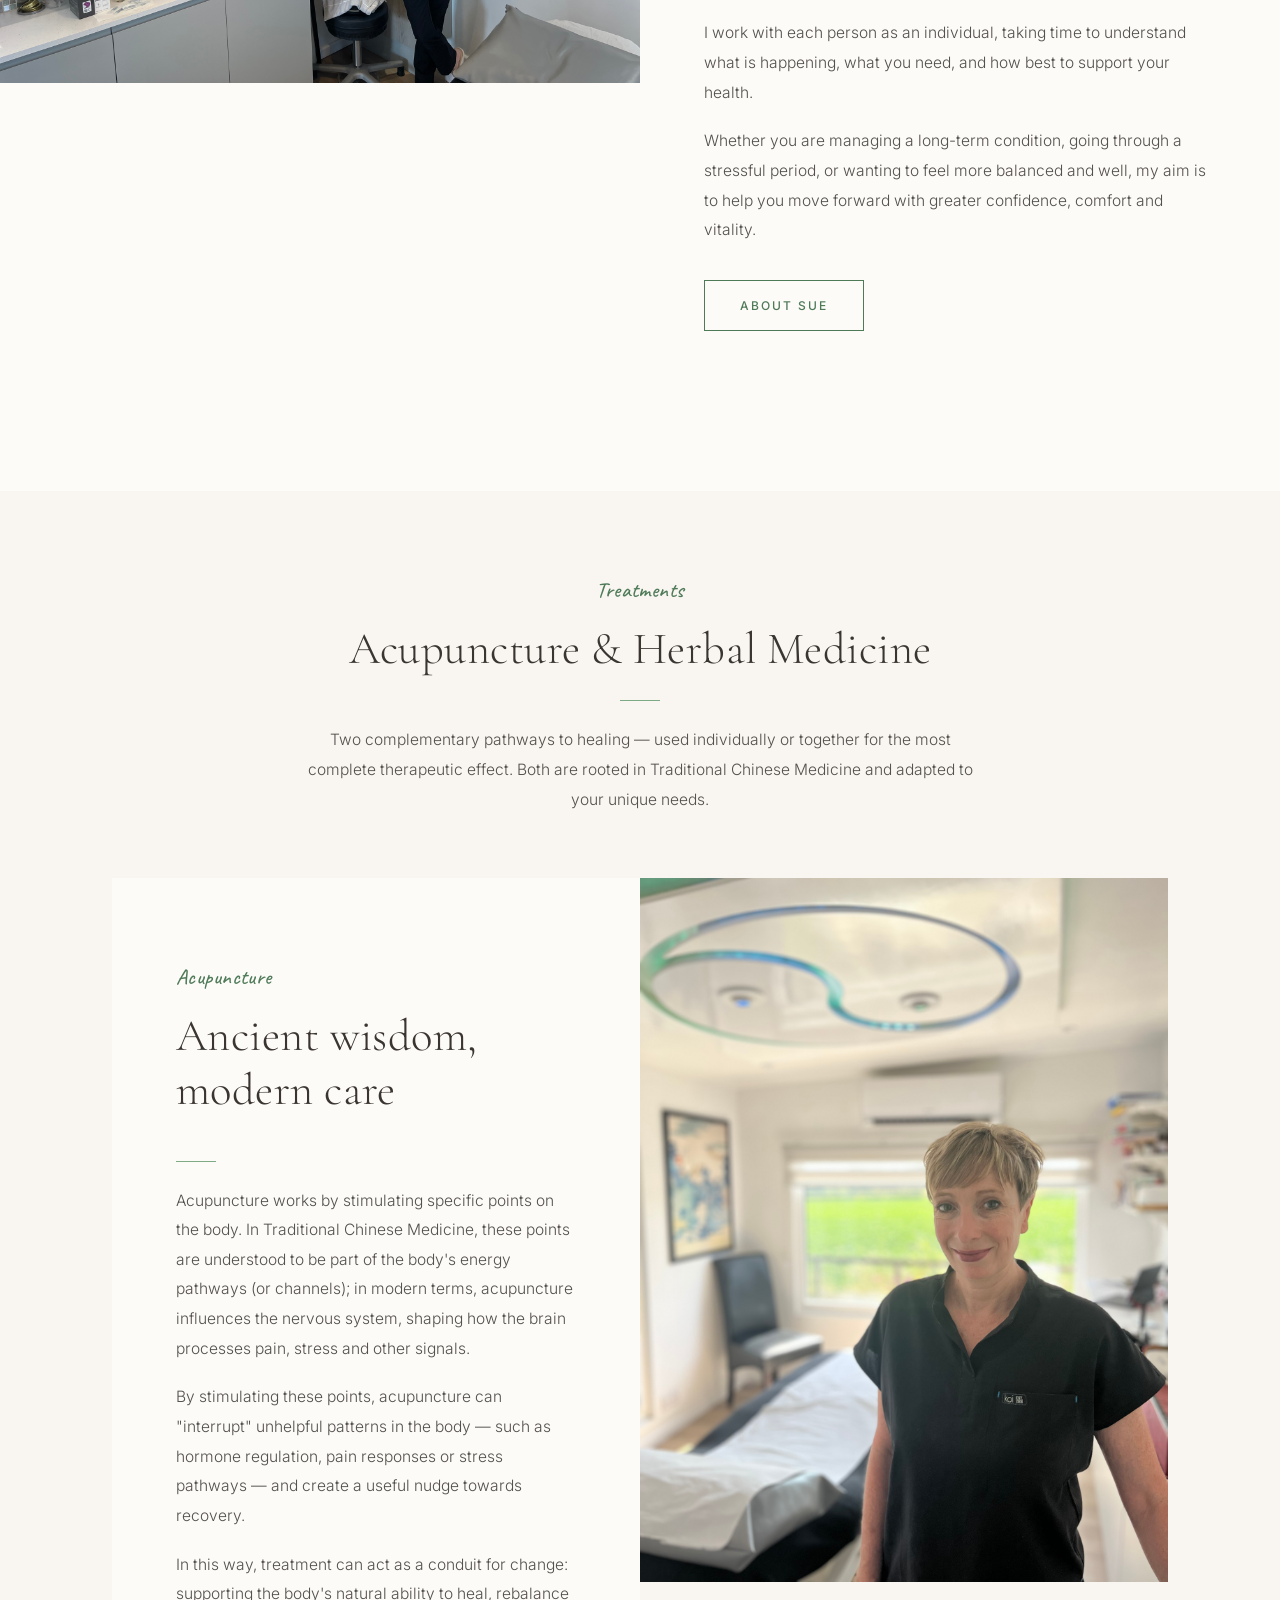
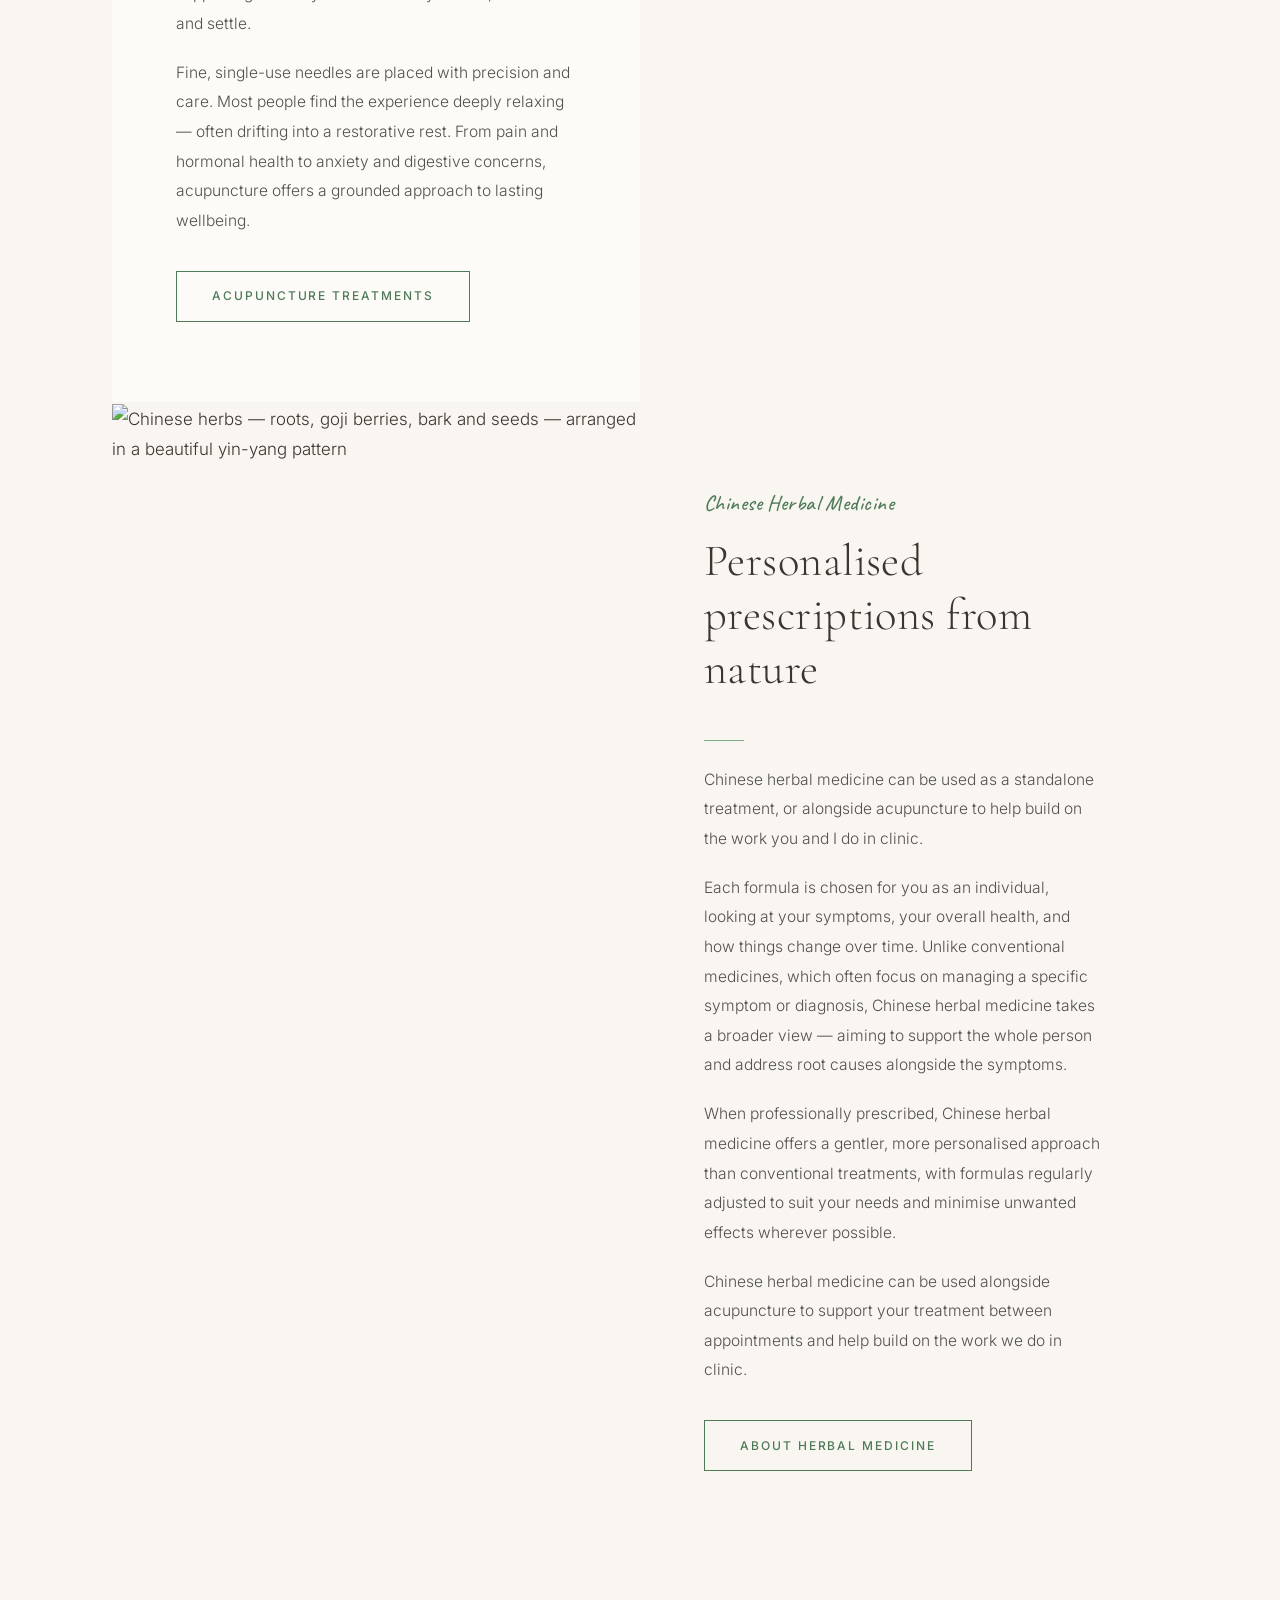
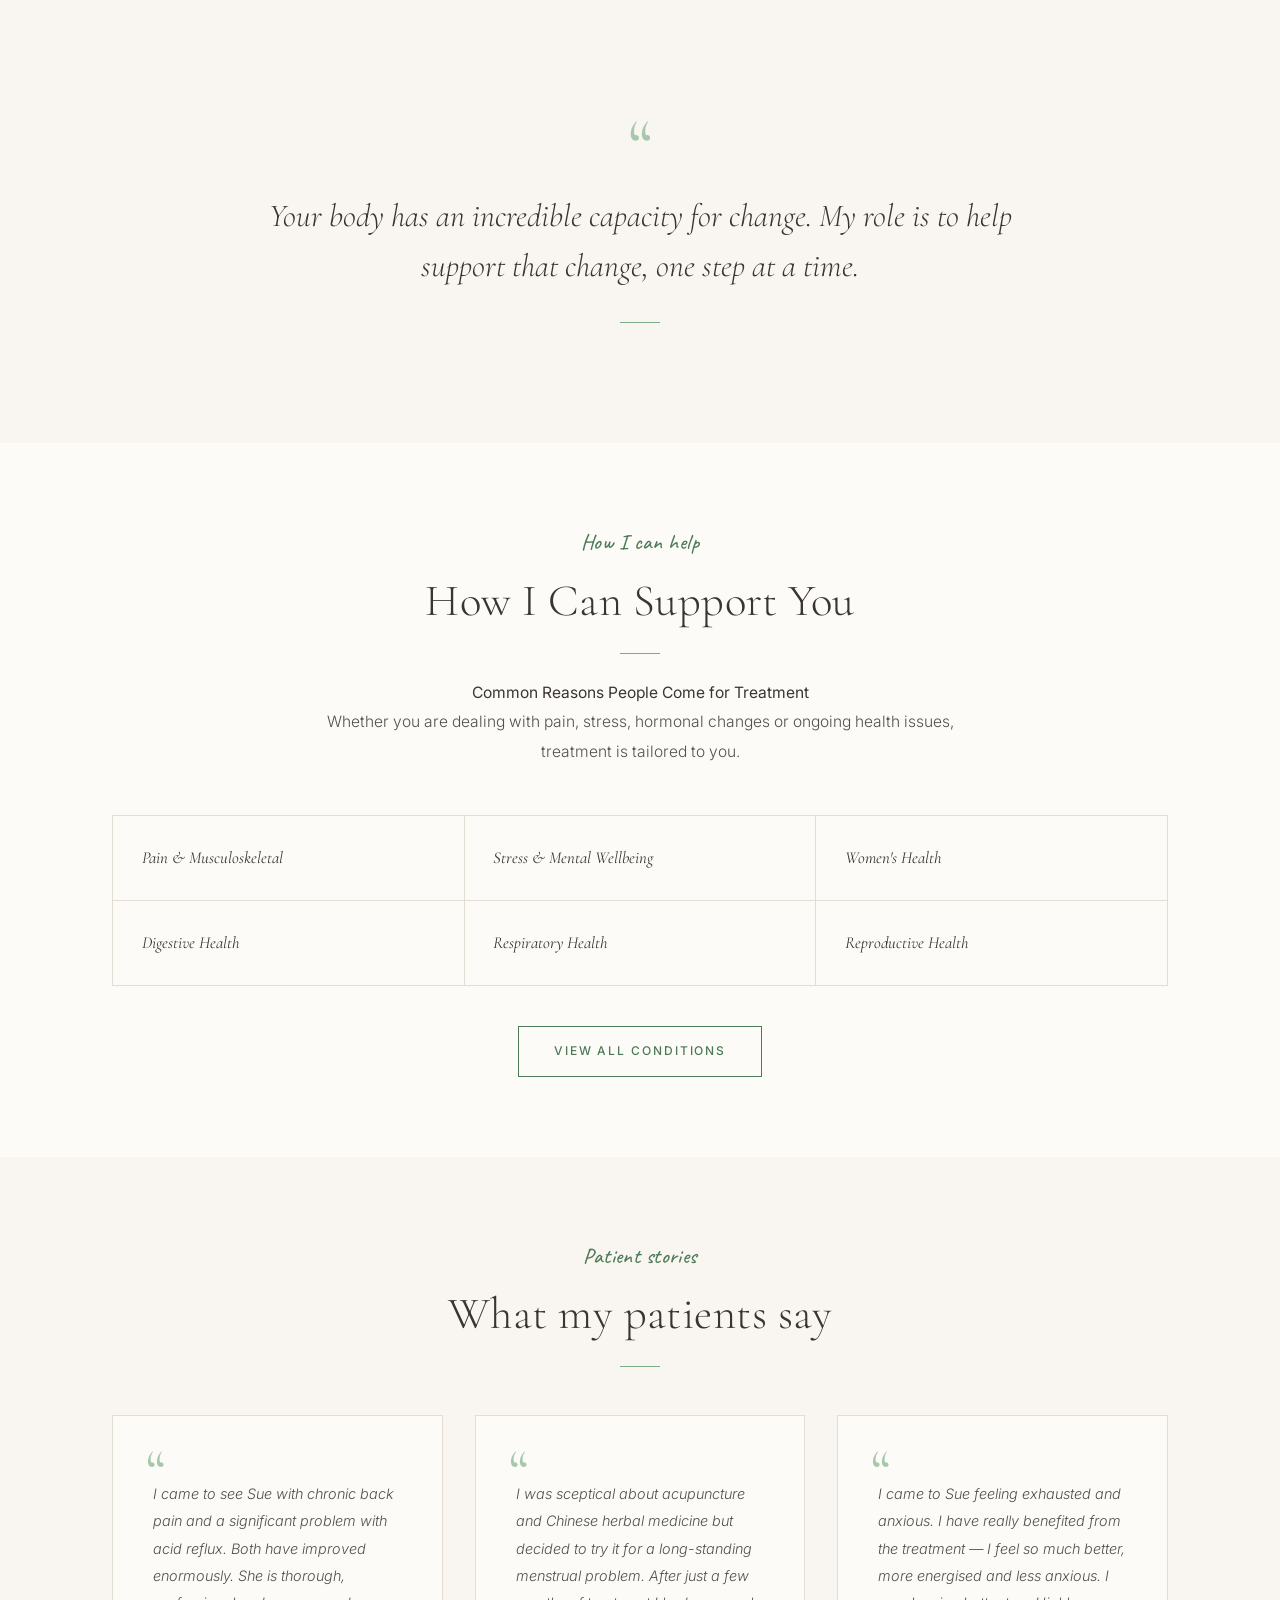
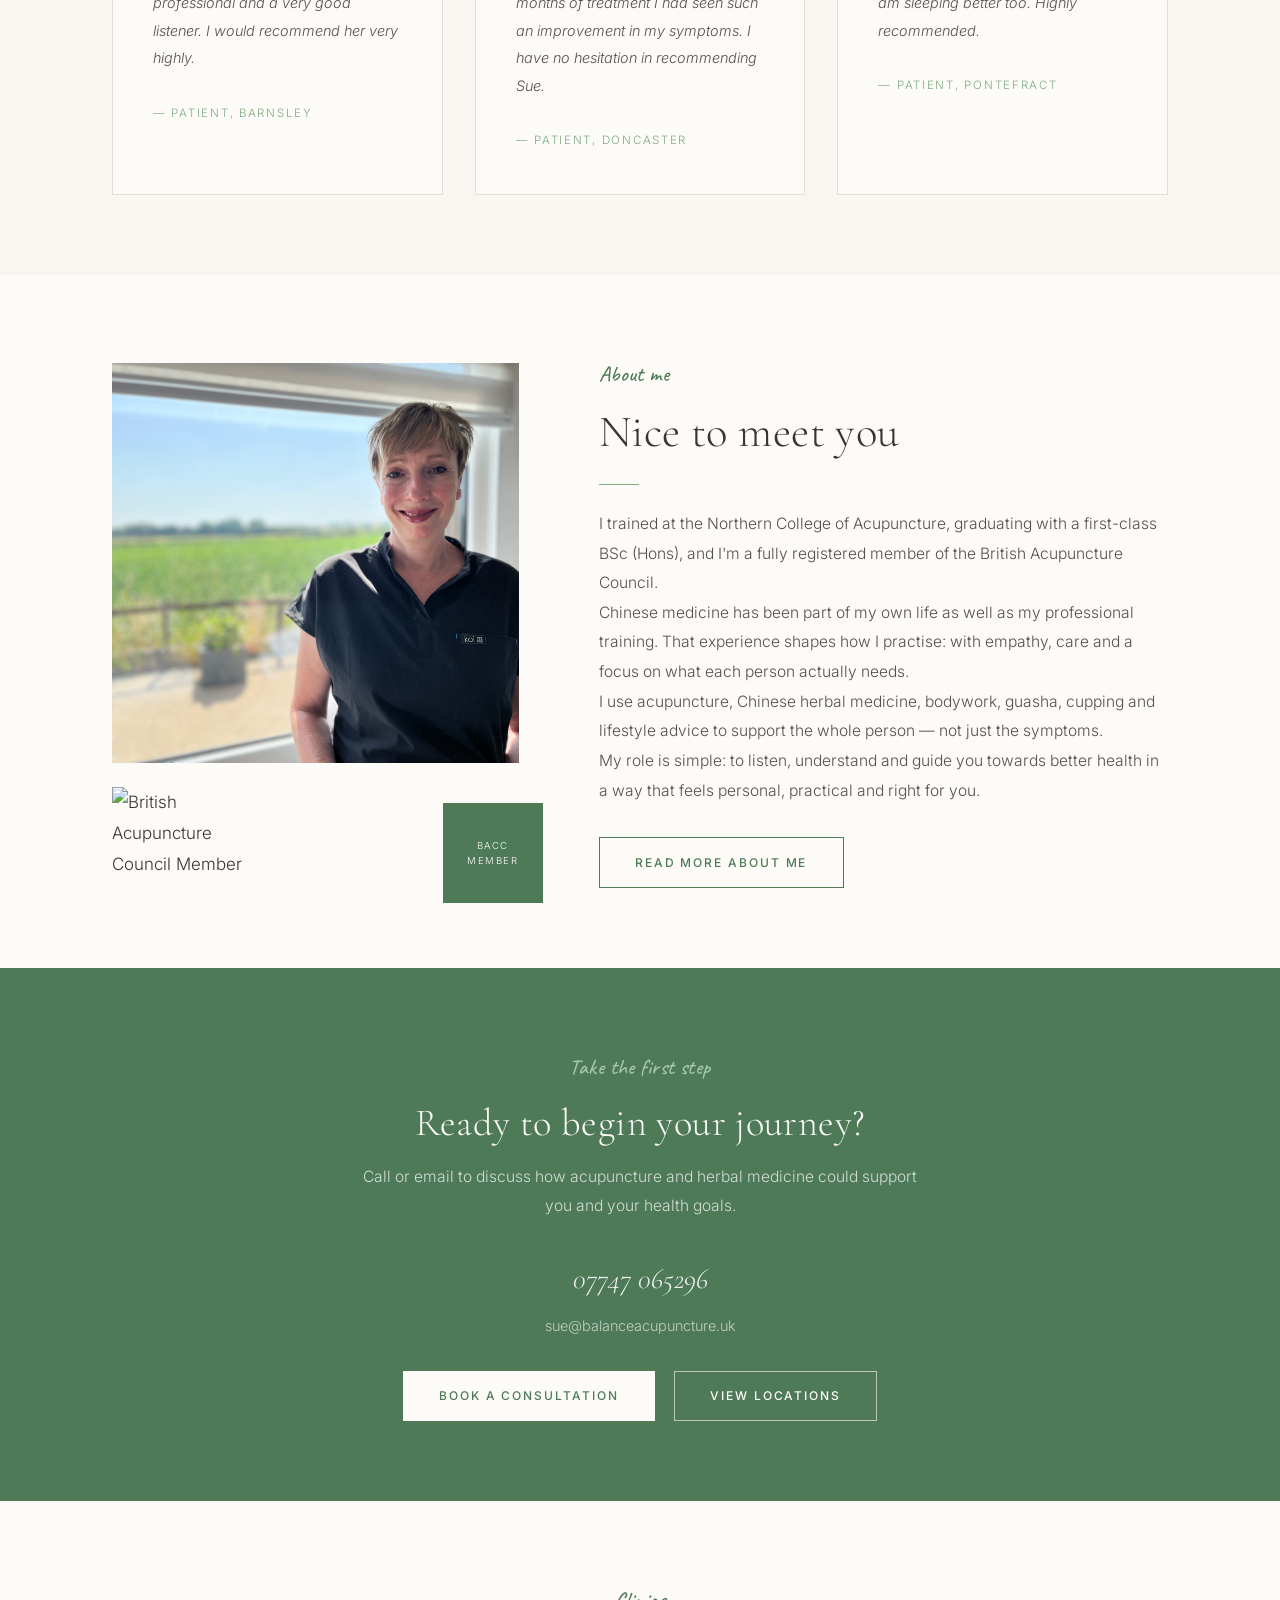
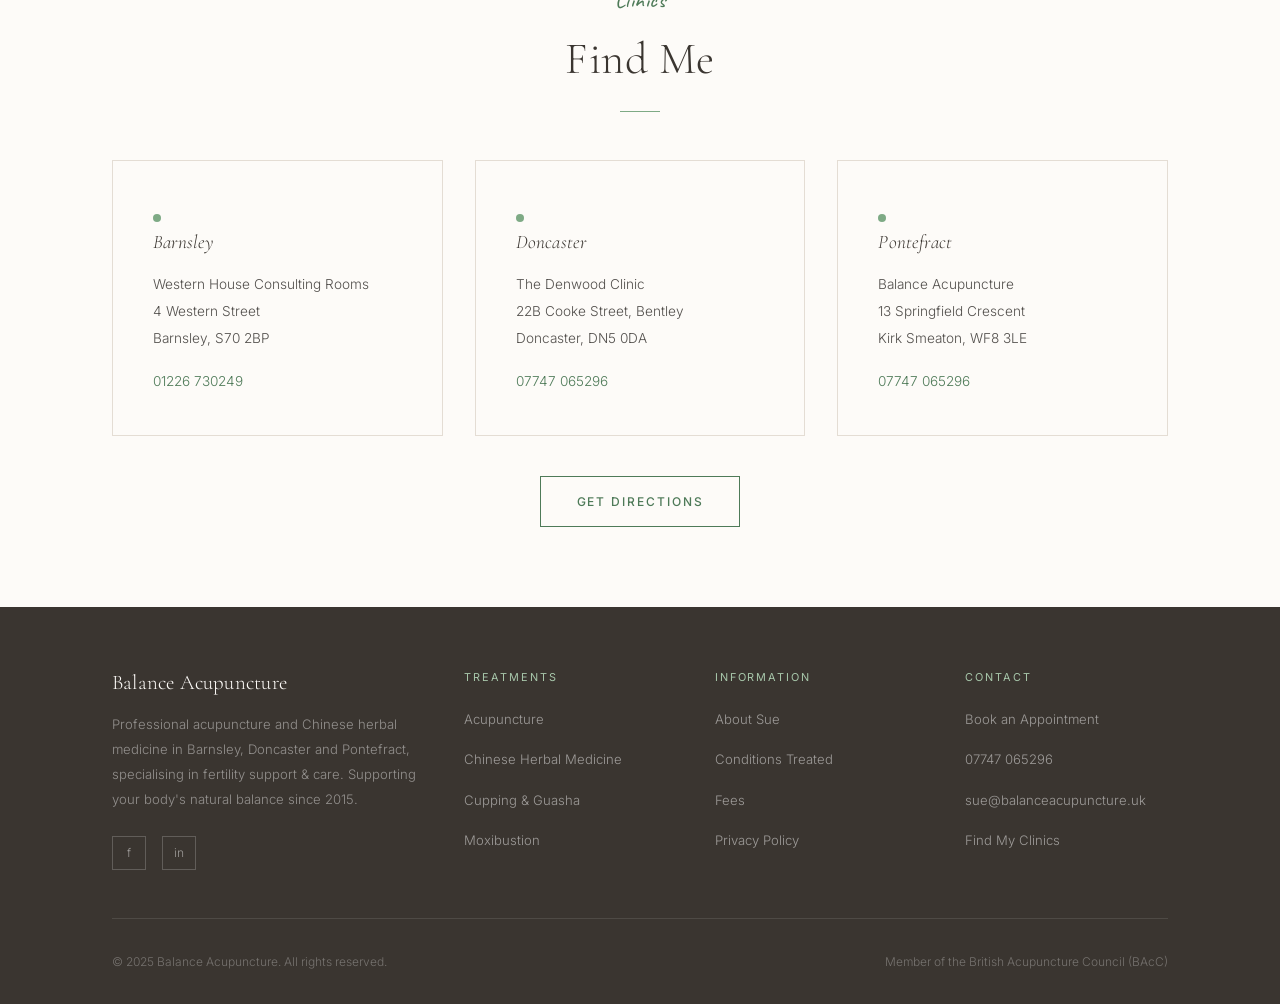
==== commit 0d0c1e85: "Visual editor: update index.html" ====
--- a/index.html
+++ b/index.html
@@ -552,10 +552,9 @@
     }
   </style>
 <style id="cms-overrides">
-/*cms-overrides:v1 {"v":1,"overrides":{"c3-0-1-5":{"desktop":{"font-size":"15.6px"}},"c4-0-1-0-0":{"desktop":{"border-radius":"0px","filter.blur":"0px","border-width":"0px","object-fit":"cover"}},"c0-0-2-1":{"mobile":{"font-size":"8px","padding-top":"0px"}},"c1-1-0-0-2":{"desktop":{"font-size":"16px"}}},"googleFonts":[]}*/
+/*cms-overrides:v1 {"v":1,"overrides":{"c3-0-1-5":{"desktop":{"font-size":"15.6px"}},"c4-0-1-0-0":{"desktop":{"border-radius":"0px","filter.blur":"0px","border-width":"0px","object-fit":"cover"}},"c0-0-2-1":{"mobile":{"font-size":"8px","padding-top":"0px"}}},"googleFonts":[]}*/
 [data-cms-id="c3-0-1-5"]{font-size:15.6px !important}
 [data-cms-id="c4-0-1-0-0"]{border-radius:0px !important;border-width:0px !important;object-fit:cover !important;filter:blur(0px) !important}
-[data-cms-id="c1-1-0-0-2"]{font-size:16px !important}
 @media (max-width:640px){
 [data-cms-id="c0-0-2-1"]{font-size:8px !important;padding-top:0px !important}
 }
